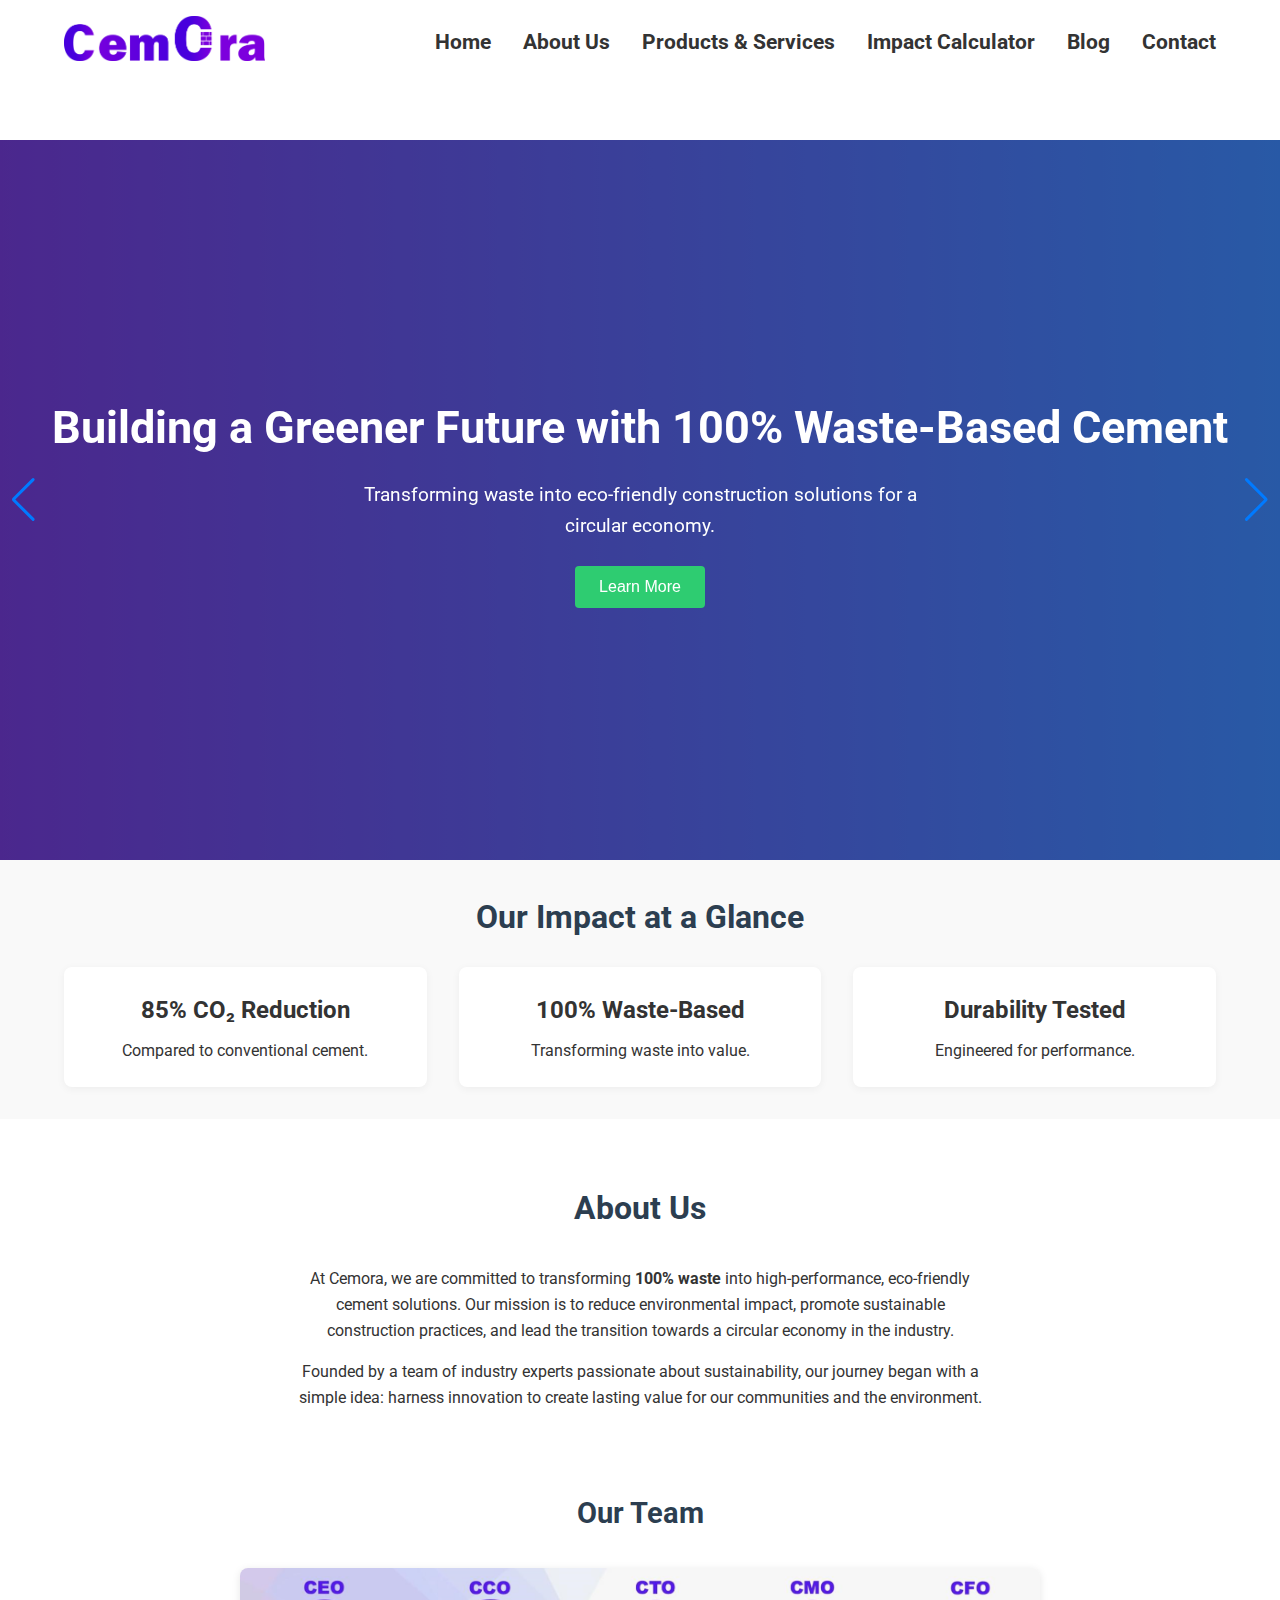
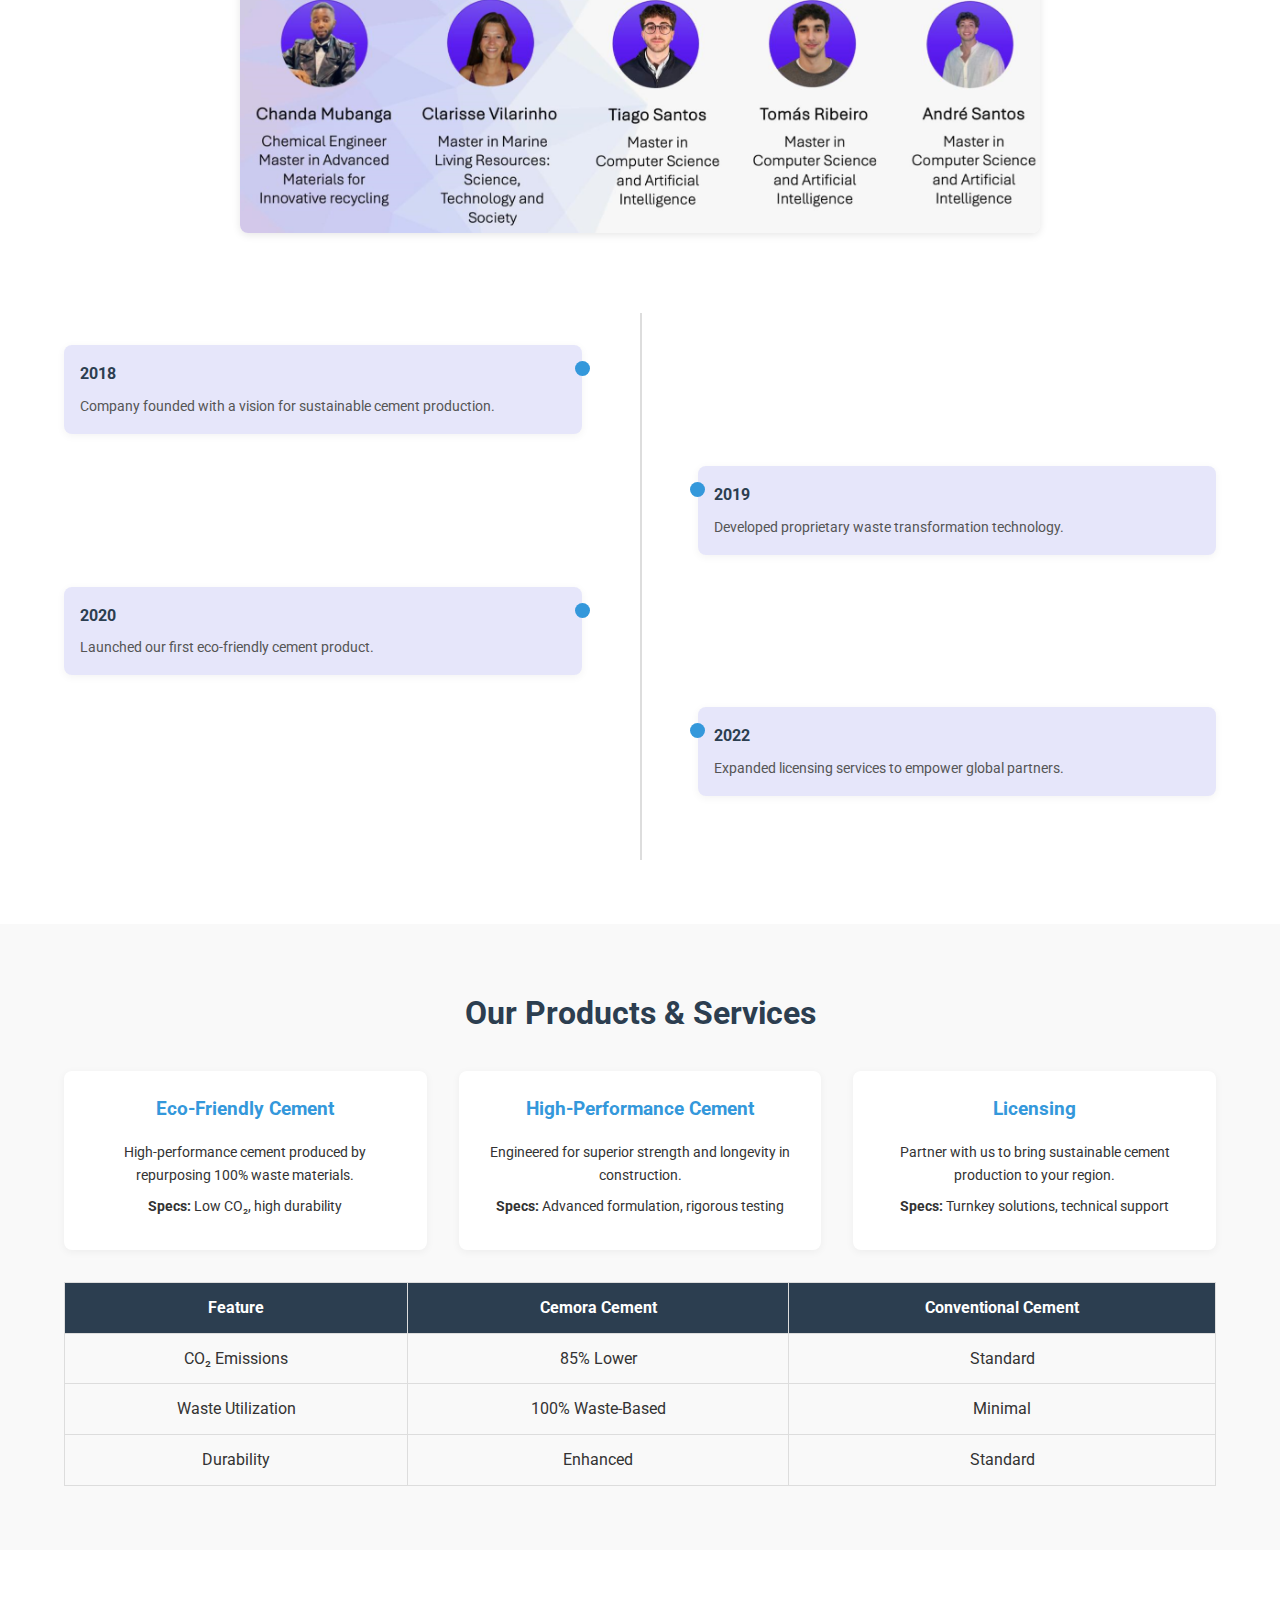
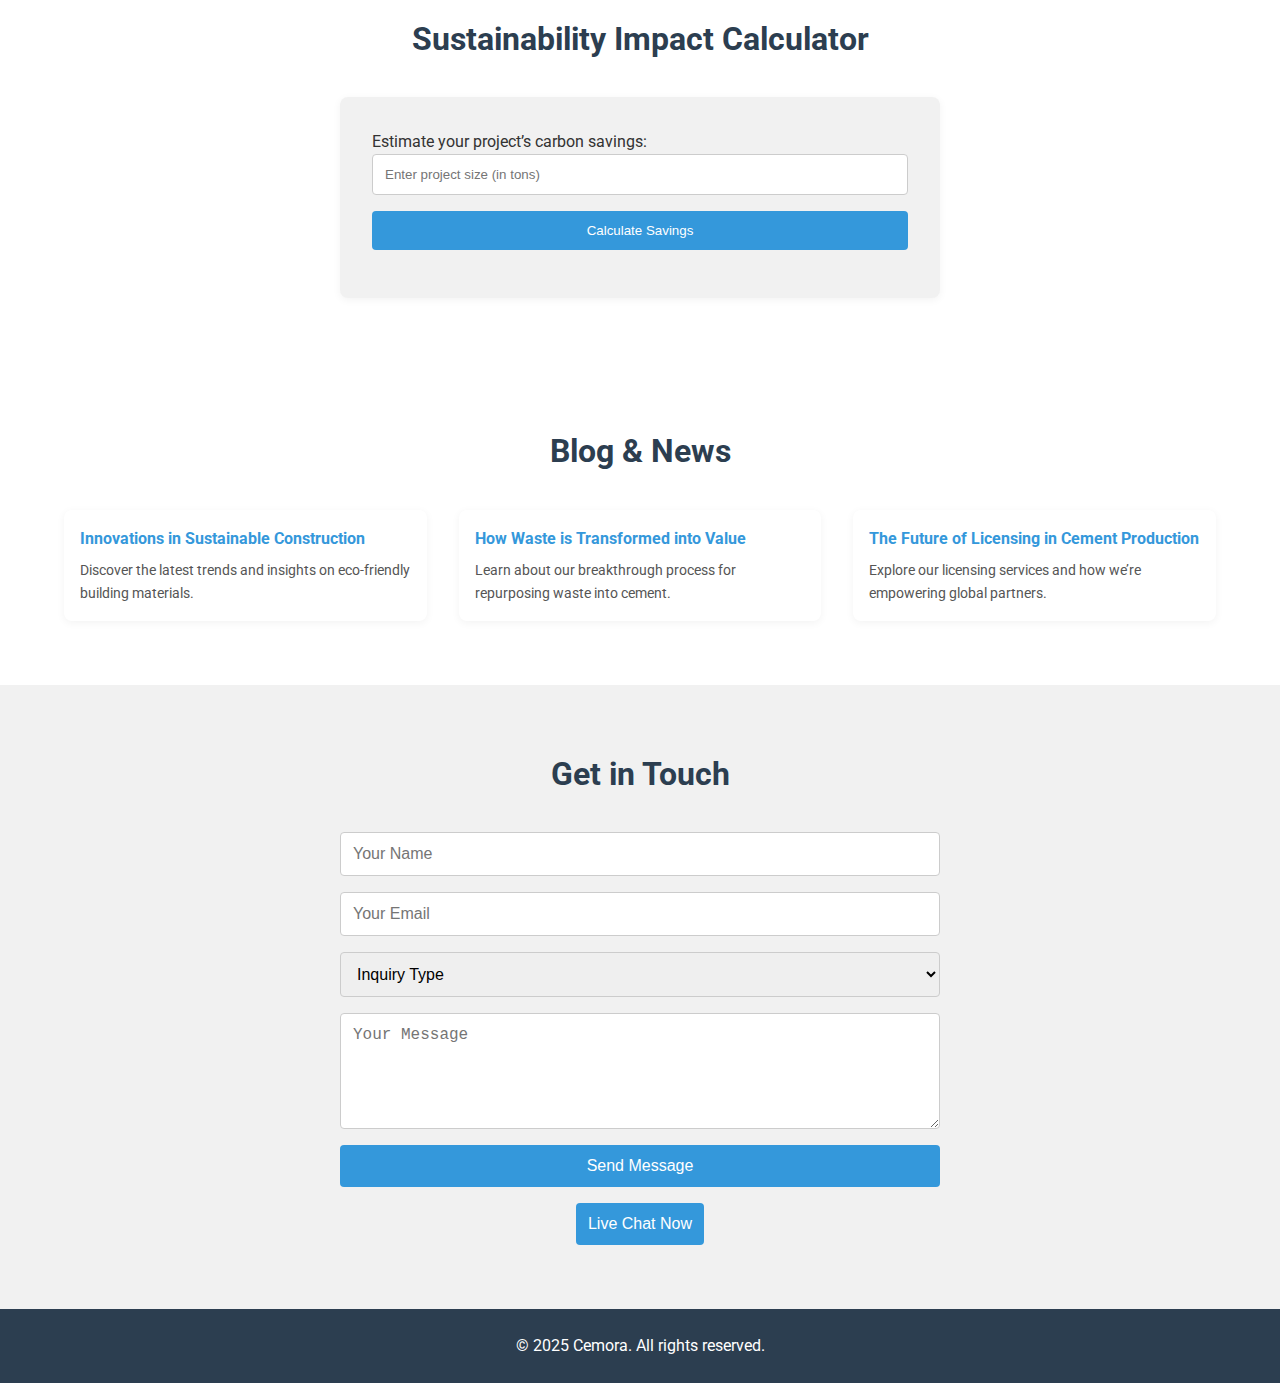
==== index.html @ 5d99faa3 "corrigir erros mobile" ====
<!DOCTYPE html>
<html lang="en">
<head>
    <meta charset="UTF-8" />
    <meta name="viewport" content="width=device-width, initial-scale=1" />
    <title>Cemora - 100% Waste-Based Cement Solutions</title>
    <!-- FontAwesome for icons -->
    <link
            rel="stylesheet"
            href="https://cdnjs.cloudflare.com/ajax/libs/font-awesome/6.4.0/css/all.min.css"
            integrity="sha512-p0CbxX1jZC6ybbnVQpZ8+OmXQ9OX8tDwA+N9odc5w+4gB8f3B0v6ZP5g7tYcLq3Tn42fSZe5IBSeQrQK5yjv8g=="
            crossorigin="anonymous"
            referrerpolicy="no-referrer"
    />
    <!-- SwiperJS CSS -->
    <link
            rel="stylesheet"
            href="https://unpkg.com/swiper/swiper-bundle.min.css"
    />
    <!-- Google Fonts -->
    <link
            href="https://fonts.googleapis.com/css2?family=Roboto:wght@400;700&display=swap"
            rel="stylesheet"
    />
    <link rel="stylesheet" href="index.css">

</head>
<body>
<!-- Header & Navigation -->
<header>
    <div class="container">
        <nav>
            <!-- Replace with your actual logo file path -->
            <div class="logo">
                <a href="#hero"><img src="src/assets/cemora_logo2.png" alt="Cemora Logo"></a>
            </div>
            <div class="menu-toggle" id="mobile-menu">
                <span></span>
                <span></span>
                <span></span>
            </div>
            <ul class="nav-links" id="nav-links">
                <li><a href="#hero">Home</a></li>
                <li><a href="#about">About Us</a></li>
                <li><a href="#products-services">Products &amp; Services</a></li>
                <li><a href="#impact-calculator">Impact Calculator</a></li>
                <li><a href="#blog">Blog</a></li>
                <li><a href="#contact">Contact</a></li>
            </ul>
        </nav>
    </div>
</header>

<!-- Hero Section with Swiper Carousel -->
<section id="hero">
    <div class="swiper-container">
        <div class="swiper-wrapper">
            <div class="swiper-slide" data-bg="src/assets/swipper1.png">
                <div class="slide-overlay">
                    <h1>Building a Greener Future with 100% Waste-Based Cement</h1>
                    <p>Transforming waste into eco‑friendly construction solutions for a circular economy.</p>
                    <button class="cta-btn" onclick="document.getElementById('about').scrollIntoView({ behavior: 'smooth' });">
                        Learn More
                    </button>
                </div>
            </div>
            <div class="swiper-slide" data-bg="src/assets/2.png">
                <div class="slide-overlay">
                    <h1>Innovative Waste Transformation</h1>
                    <p>Reducing environmental impact by repurposing 100% waste into high‑performance cement.</p>
                    <button class="cta-btn" onclick="document.getElementById('products-services').scrollIntoView({ behavior: 'smooth' });">
                        Our Products
                    </button>
                </div>
            </div>
            <div class="swiper-slide" data-bg="src/assets/3.jpg">
                <div class="slide-overlay">
                    <h1>Sustainable Construction Solutions</h1>
                    <p>Driving the transition towards a circular economy in the cement industry.</p>
                    <button class="cta-btn" onclick="document.getElementById('contact').scrollIntoView({ behavior: 'smooth' });">
                        Contact Us
                    </button>
                </div>
            </div>
        </div>
        <div class="swiper-pagination"></div>
        <div class="swiper-button-next"></div>
        <div class="swiper-button-prev"></div>
    </div>
</section>

<!-- Quick Facts Section -->
<section id="quick-facts">
    <div class="container">
        <h2>Our Impact at a Glance</h2>
        <div class="facts-grid">
            <div class="fact-item">
                <i class="fas fa-leaf"></i>
                <h3>85% CO₂ Reduction</h3>
                <p>Compared to conventional cement.</p>
            </div>
            <div class="fact-item">
                <i class="fas fa-recycle"></i>
                <h3>100% Waste-Based</h3>
                <p>Transforming waste into value.</p>
            </div>
            <div class="fact-item">
                <i class="fas fa-shield-alt"></i>
                <h3>Durability Tested</h3>
                <p>Engineered for performance.</p>
            </div>
        </div>
    </div>
</section>

<!-- About Us Section -->
<section id="about">
    <div class="container">
        <h2 class="section-title">About Us</h2>
        <div class="about-text">
            <p>
                At Cemora, we are committed to transforming <strong>100% waste</strong> into high‑performance, eco‑friendly cement solutions.
                Our mission is to reduce environmental impact, promote sustainable construction practices, and lead the transition towards a circular economy in the industry.
            </p>
            <p>
                Founded by a team of industry experts passionate about sustainability, our journey began with a simple idea: harness innovation to create lasting value for our communities and the environment.
            </p>
        </div>

        <!-- Our Team Section -->
        <div id="our-team">
            <h3>Our Team</h3>
            <!-- Replace with your actual team image -->
            <div class="team-photo">
                <img src="src/assets/cemora_team.png" alt="Cemora Team" />
            </div>
            <!-- Optionally list team roles below the image, if desired -->
            <!--
            <p style="margin-top:1rem;">
              CEO: Chanda Mubanga<br />
              CFO: Tiago Santos<br />
              CTO: André Santos<br />
              CCO: Clarisse Vilarinho<br />
              CMO: Tomas Ribeiro
              ...
            </p>
            -->
        </div>

        <!-- Sustainability Timeline -->
        <div class="timeline">
            <div class="timeline-item">
                <h4>2018</h4>
                <p>Company founded with a vision for sustainable cement production.</p>
            </div>
            <div class="timeline-item">
                <h4>2019</h4>
                <p>Developed proprietary waste transformation technology.</p>
            </div>
            <div class="timeline-item">
                <h4>2020</h4>
                <p>Launched our first eco‑friendly cement product.</p>
            </div>
            <div class="timeline-item">
                <h4>2022</h4>
                <p>Expanded licensing services to empower global partners.</p>
            </div>
        </div>
    </div>
</section>

<!-- Products & Services Section -->
<section id="products-services">
    <div class="container">
        <h2 class="section-title">Our Products &amp; Services</h2>
        <div class="products-grid">
            <!-- Product Card 1 -->
            <div class="product-card">
                <h3>Eco‑Friendly Cement</h3>
                <p>High‑performance cement produced by repurposing 100% waste materials.</p>
                <p><strong>Specs:</strong> Low CO₂, high durability</p>
            </div>
            <!-- Product Card 2 -->
            <div class="product-card">
                <h3>High‑Performance Cement</h3>
                <p>Engineered for superior strength and longevity in construction.</p>
                <p><strong>Specs:</strong> Advanced formulation, rigorous testing</p>
            </div>
            <!-- Product Card 3: Licensing -->
            <div class="product-card">
                <h3>Licensing</h3>
                <p>Partner with us to bring sustainable cement production to your region.</p>
                <p><strong>Specs:</strong> Turnkey solutions, technical support</p>
            </div>
        </div>
        <!-- Comparison Chart -->
        <div class="comparison-chart">
            <table>
                <thead>
                <tr>
                    <th>Feature</th>
                    <th>Cemora Cement</th>
                    <th>Conventional Cement</th>
                </tr>
                </thead>
                <tbody>
                <tr>
                    <td>CO₂ Emissions</td>
                    <td>85% Lower</td>
                    <td>Standard</td>
                </tr>
                <tr>
                    <td>Waste Utilization</td>
                    <td>100% Waste-Based</td>
                    <td>Minimal</td>
                </tr>
                <tr>
                    <td>Durability</td>
                    <td>Enhanced</td>
                    <td>Standard</td>
                </tr>
                </tbody>
            </table>
        </div>
    </div>
</section>

<!-- Sustainability Impact Calculator -->
<section id="impact-calculator">
    <div class="container">
        <h2 class="section-title">Sustainability Impact Calculator</h2>
        <div class="calculator-container">
            <p>Estimate your project’s carbon savings:</p>
            <input type="number" id="projectSize" placeholder="Enter project size (in tons)" />
            <button onclick="calculateImpact()">Calculate Savings</button>
            <div class="calc-result" id="calcResult"></div>
        </div>
    </div>
</section>

<!-- Blog & News Section -->
<section id="blog">
    <div class="container">
        <h2 class="section-title">Blog &amp; News</h2>
        <div class="blog-grid">
            <div class="blog-post">
                <div class="blog-post-content">
                    <h4>Innovations in Sustainable Construction</h4>
                    <p>Discover the latest trends and insights on eco‑friendly building materials.</p>
                </div>
            </div>
            <div class="blog-post">
                <div class="blog-post-content">
                    <h4>How Waste is Transformed into Value</h4>
                    <p>Learn about our breakthrough process for repurposing waste into cement.</p>
                </div>
            </div>
            <div class="blog-post">
                <div class="blog-post-content">
                    <h4>The Future of Licensing in Cement Production</h4>
                    <p>Explore our licensing services and how we’re empowering global partners.</p>
                </div>
            </div>
        </div>
    </div>
</section>

<!-- Contact Section -->
<section id="contact">
    <div class="container">
        <h2 class="section-title">Get in Touch</h2>
        <form action="#" method="post">
            <input type="text" name="name" placeholder="Your Name" required />
            <input type="email" name="email" placeholder="Your Email" required />
            <select name="inquiry" required>
                <option value="" disabled selected>Inquiry Type</option>
                <option value="bulk">Bulk Orders</option>
                <option value="partnerships">Partnerships</option>
                <option value="general">General Inquiries</option>
                <option value="licensing">Licensing</option>
            </select>
            <textarea name="message" rows="5" placeholder="Your Message" required></textarea>
            <button type="submit">Send Message</button>
        </form>
        <div class="live-chat">
            <button onclick="alert('Live Chat coming soon!')">Live Chat Now</button>
        </div>
        <!-- Interactive Map (Replace src with your location or API key if needed) -->
    </div>
</section>

<!-- Footer -->
<footer>
    <p>&copy; 2025 Cemora. All rights reserved.</p>
</footer>

<!-- Scripts -->
<!-- SwiperJS -->
<script src="https://unpkg.com/swiper/swiper-bundle.min.js"></script>
<script>
    /*Mobile Navigation Toggle*/
    const mobileMenu = document.getElementById('mobile-menu');
    const navLinks = document.getElementById('nav-links');
    mobileMenu.addEventListener('click', () => {
      navLinks.classList.toggle('active');
    });

    /* Initialize Swiper Carousel*/
    var swiper = new Swiper('.swiper-container', {
      loop: true,
      autoplay: {
        delay: 5000,
        disableOnInteraction: false,
      },
      pagination: {
        el: '.swiper-pagination',
        clickable: true,
      },
      navigation: {
        nextEl: '.swiper-button-next',
        prevEl: '.swiper-button-prev',
      },
    });

    /*Sustainability Impact Calculator Function*/
    function calculateImpact() {
      const size = document.getElementById('projectSize').value;
      const resultEl = document.getElementById('calcResult');
      if(size && size > 0) {
        // For demonstration: assume each ton saves 150 kg of CO₂.
        const savings = size * 150;
        resultEl.textContent = `Estimated Carbon Savings: ${savings.toLocaleString()} kg CO₂`;
      } else {
        resultEl.textContent = 'Please enter a valid project size.';
      }
    }

    // Selecionar o menu-toggle e os links
    const menuToggle = document.querySelector('.menu-toggle');
    const navLinks = document.querySelector('.nav-links');

    // Alternar visibilidade do menu ao clicar no hambúrguer
    menuToggle.addEventListener('click', () => {
    navLinks.classList.toggle('active');
    });

  // Fechar o menu ao clicar num link
  document.querySelectorAll('.nav-links a').forEach(link => {
    link.addEventListener('click', () => {
      navLinks.classList.remove('active');
    });
  });

  </script>
</body>
</html>
---- index.css ----
/* Global Styles */
    * {
      margin: 0;
      padding: 0;
      box-sizing: border-box;
    }
    body {
        font-family: 'Roboto', sans-serif;
        line-height: 1.6;
        color: #333;
        padding-top: 70px; /* Igual à altura do header */
    }
    a {
      text-decoration: none;
      color: inherit;
    }
    ul {
      list-style: none;
    }
    .container {
      width: 90%;
      max-width: 1200px;
      margin: auto;
    }
    /* Header & Navigation */
    header {
       background: #fff;
       position: fixed;
       top: 0;
       left: 0;
       width: 100%;
       z-index: 1000;
    }
    nav {
      display: flex;
      justify-content: space-between;
      align-items: center;
      padding: 1rem 0;
    }
    /* Replace text logo with image logo */
    .logo img {
      height: 45px; /* Adjust as needed */
    }
    .nav-links {
      display: flex;
      align-items: center;
    }
    .nav-links li {
      margin-left: 2rem;
    }
    .nav-links li a {
      font-size: 1.3rem;
      font-weight: bold; /* Adiciona negrito */
      transition: color 0.3s ease;
    }
    .nav-links li a:hover {
      color: #3498db;
    }
    .menu-toggle {
      display: none;
      flex-direction: column;
      cursor: pointer;
    }
    .menu-toggle span {
      height: 3px;
      width: 25px;
      background: #333;
      margin-bottom: 4px;
      border-radius: 2px;
    }
    /* Hero Section with Carousel */
    #hero {
      margin-top: 70px; /* offset header height */
      position: relative;
    }
    .swiper-container {
      width: 100%;
      height: 80vh;
      background: linear-gradient(to right, #6a11cb, #2575fc); /* Roxo azulado soft */
    }
    .swiper-slide {
      position: relative;
      background-position: center;
      background-size: cover;
    }
    .slide-overlay {
      position: absolute;
      top: 0;
      left: 0;
      width: 100%;
      height: 100%;
      background: rgba(44, 62, 80, 0.5);
      display: flex;
      flex-direction: column;
      align-items: center;
      justify-content: center;
      text-align: center;
      padding: 0 1rem;
      color: #fff;
    }
    .slide-overlay h1 {
      font-size: 2.8rem;
      margin-bottom: 1rem;
    }
    .slide-overlay p {
      font-size: 1.2rem;
      max-width: 600px;
      margin-bottom: 1.5rem;
    }
    .slide-overlay .cta-btn {
      padding: 0.75rem 1.5rem;
      background: #2ecc71;
      border: none;
      color: #fff;
      font-size: 1rem;
      border-radius: 4px;
      cursor: pointer;
      transition: background 0.3s ease;
    }
    .slide-overlay .cta-btn:hover {
      background: #27ae60;
    }
    /* Quick Facts Section */
    #quick-facts {
      background: #f9f9f9;
      padding: 2rem 0;
      text-align: center;
    }
    #quick-facts h2 {
      margin-bottom: 1.5rem;
      font-size: 2rem;
      color: #2c3e50;
    }
    .facts-grid {
      display: flex;
      flex-wrap: wrap;
      justify-content: center;
      gap: 2rem;
    }
    .fact-item {
      flex: 1 1 150px;
      background: #fff;
      padding: 1.5rem;
      border-radius: 8px;
      box-shadow: 0 2px 8px rgba(0,0,0,0.05);
    }
    .fact-item i {
      font-size: 2rem;
      color: #3498db;
      margin-bottom: 0.5rem;
    }
    .fact-item h3 {
      font-size: 1.5rem;
      margin-bottom: 0.5rem;
    }
    /* About Us Section */
    #about {
      padding: 4rem 0;
    }
    #about .section-title {
      text-align: center;
      margin-bottom: 2rem;
      font-size: 2rem;
      color: #2c3e50;
    }
    .about-text {
      max-width: 700px;
      margin: 0 auto 3rem auto;
      text-align: center;
    }
    .about-text p {
      margin-bottom: 1rem;
    }
    /* Our Team Section */
    #our-team {
      padding: 2rem 0;
      text-align: center;
    }
    #our-team h3 {
      font-size: 1.8rem;
      margin-bottom: 2rem;
      color: #2c3e50;
    }
    .team-photo {
      max-width: 800px;
      margin: 0 auto;
      border-radius: 8px;
      overflow: hidden;
      box-shadow: 0 2px 8px rgba(0,0,0,0.1);
    }
    .team-photo img {
      width: 100%;
      display: block;
    }
    /* Sustainability Timeline */
    .timeline {
      margin-top: 3rem;
      position: relative;
      padding: 2rem 0;
    }
    .timeline::before {
      content: '';
      position: absolute;
      left: 50%;
      top: 0;
      bottom: 0;
      width: 2px;
      background: #ddd;
    }
    .timeline-item {
      position: relative;
      width: 45%;
      padding: 1rem;
      background: #E6E6FA;
      border-radius: 8px;
      box-shadow: 0 2px 8px rgba(0,0,0,0.05);
      margin-bottom: 2rem;
    }
    .timeline-item:nth-child(odd) {
      left: 0;
    }
    .timeline-item:nth-child(even) {
      left: 55%;
    }
    .timeline-item::after {
      content: '';
      position: absolute;
      top: 1rem;
      width: 15px;
      height: 15px;
      background: #3498db;
      border-radius: 50%;
      z-index: 1;
    }
    .timeline-item:nth-child(odd)::after {
      right: -8px;
    }
    .timeline-item:nth-child(even)::after {
      left: -8px;
    }
    .timeline-item h4 {
      margin-bottom: 0.5rem;
      color: #2c3e50;
    }
    .timeline-item p {
      font-size: 0.9rem;
      color: #555;
    }
    /* Products & Services Section */
    #products-services {
      background: #f9f9f9;
      padding: 4rem 0;
    }
    #products-services .section-title {
      text-align: center;
      margin-bottom: 2rem;
      font-size: 2rem;
      color: #2c3e50;
    }
    .products-grid {
      display: flex;
      flex-wrap: wrap;
      gap: 2rem;
      justify-content: center;
    }
    .product-card {
      background: #fff;
      padding: 1.5rem;
      border-radius: 8px;
      box-shadow: 0 2px 8px rgba(0,0,0,0.05);
      flex: 1 1 280px;
      text-align: center;
    }
    .product-card h3 {
      margin-bottom: 1rem;
      color: #3498db;
    }
    .product-card p {
      font-size: 0.9rem;
      margin-bottom: 0.5rem;
    }
    .comparison-chart {
      margin-top: 2rem;
      overflow-x: auto;
    }
    .comparison-chart table {
      width: 100%;
      border-collapse: collapse;
    }
    .comparison-chart th,
    .comparison-chart td {
      border: 1px solid #ddd;
      padding: 0.75rem;
      text-align: center;
    }
    .comparison-chart th {
      background: #2c3e50;
      color: #fff;
    }
    /* Sustainability Impact Calculator */
    #impact-calculator {
      padding: 4rem 0;
    }
    #impact-calculator .section-title {
      text-align: center;
      margin-bottom: 2rem;
      font-size: 2rem;
      color: #2c3e50;
    }
    .calculator-container {
      max-width: 600px;
      margin: auto;
      background: #f1f1f1;
      padding: 2rem;
      border-radius: 8px;
      box-shadow: 0 2px 8px rgba(0,0,0,0.05);
    }
    .calculator-container input {
      width: 100%;
      padding: 0.75rem;
      margin-bottom: 1rem;
      border: 1px solid #ccc;
      border-radius: 4px;
    }
    .calculator-container button {
      width: 100%;
      padding: 0.75rem;
      background: #3498db;
      color: #fff;
      border: none;
      border-radius: 4px;
      cursor: pointer;
      transition: background 0.3s ease;
    }
    .calculator-container button:hover {
      background: #2980b9;
    }
    .calc-result {
      margin-top: 1rem;
      font-size: 1.1rem;
      text-align: center;
      color: #27ae60;
    }
    /* Blog & News Section */
    #blog {
      padding: 4rem 0;
    }
    #blog .section-title {
      text-align: center;
      margin-bottom: 2rem;
      font-size: 2rem;
      color: #2c3e50;
    }
    .blog-grid {
      display: flex;
      flex-wrap: wrap;
      gap: 2rem;
      justify-content: center;
    }
    .blog-post {
      background: #fff;
      border-radius: 8px;
      box-shadow: 0 2px 8px rgba(0,0,0,0.05);
      flex: 1 1 300px;
      overflow: hidden;
    }
    .blog-post img {
      width: 100%;
      height: 180px;
      object-fit: cover;
    }
    .blog-post-content {
      padding: 1rem;
    }
    .blog-post-content h4 {
      margin-bottom: 0.5rem;
      color: #3498db;
    }
    .blog-post-content p {
      font-size: 0.9rem;
      color: #555;
    }
    /* Contact Section */
    #contact {
      background: #f1f1f1;
      padding: 4rem 0;
    }
    #contact .section-title {
      text-align: center;
      margin-bottom: 2rem;
      font-size: 2rem;
      color: #2c3e50;
    }
    #contact form {
      max-width: 600px;
      margin: auto;
      display: flex;
      flex-direction: column;
      gap: 1rem;
    }
    #contact input,
    #contact select,
    #contact textarea {
      padding: 0.75rem;
      border: 1px solid #ccc;
      border-radius: 4px;
      font-size: 1rem;
    }
    #contact button {
      padding: 0.75rem;
      border: none;
      background: #3498db;
      color: #fff;
      font-size: 1rem;
      border-radius: 4px;
      cursor: pointer;
      transition: background 0.3s ease;
    }
    #contact button:hover {
      background: #2980b9;
    }
    .live-chat {
      margin-top: 1rem;
      text-align: center;
    }
    .live-chat button {
      background: #e67e22;
    }
    /* Footer */
    footer {
      background: #2c3e50;
      color: #fff;
      text-align: center;
      padding: 1.5rem 0;
    }
    /* Responsive Styles */
    @media (max-width: 768px) {
      .nav-links {
        position: absolute;
        top: 70px;
        right: 0;
        background: #fff;
        flex-direction: column;
        width: 200px;
        border: 1px solid #ddd;
        display: none;
      }
      .nav-links li {
        margin: 1rem;
      }
      .nav-links.active {
        display: flex;
      }
      .menu-toggle {
        display: flex;
      }
      /* Timeline items full width on mobile */
      .timeline-item {
        width: 100%;
        left: 0 !important;
      }

     /* Menu Hambúrguer */
     .menu-toggle {
       display: none;
       flex-direction: column;
       cursor: pointer;
     }
     .menu-toggle span {
       height: 3px;
       width: 25px;
       background: #333;
       margin-bottom: 4px;
       border-radius: 2px;
     }
     @media (max-width: 768px) {
       .nav-links {
         position: absolute;
         top: 70px;
         right: 0;
         background: #fff;
         flex-direction: column;
         width: 100%; /* ou 80% para não sair do ecrã */
         border: 1px solid #ddd;
         display: none;
         padding: 1rem 0;
         box-shadow: 0 4px 6px rgba(0, 0, 0, 0.1);
         z-index: 1001;
       }
       .nav-links li {
         margin: 1rem 0;
         text-align: center;
       }
       .nav-links.active {
         display: flex;
       }
       .menu-toggle {
         display: flex;
       }
     }
     /* Ajustar fontes no mobile */
     @media (max-width: 768px) {
       h1 { font-size: 2rem; }
       h2 { font-size: 1.5rem; }
       p { font-size: 1rem; }
       .container { width: 95%; }
     }
     /* Grid mais flexível no mobile */
     @media (max-width: 768px) {
       .facts-grid,
       .products-grid,
       .blog-grid {
         flex-direction: column;
         gap: 1rem;
       }
       .fact-item,
       .product-card,
       .blog-post {
         width: 100%;
       }
     }
     /* Ajustar timeline para mobile */
     @media (max-width: 768px) {
       .timeline::before {
         left: 5%;
       }
       .timeline-item {
         width: 90%;
         left: 5% !important;
       }
       .timeline-item::after {
         left: -12px !important;
       }
     }


    }
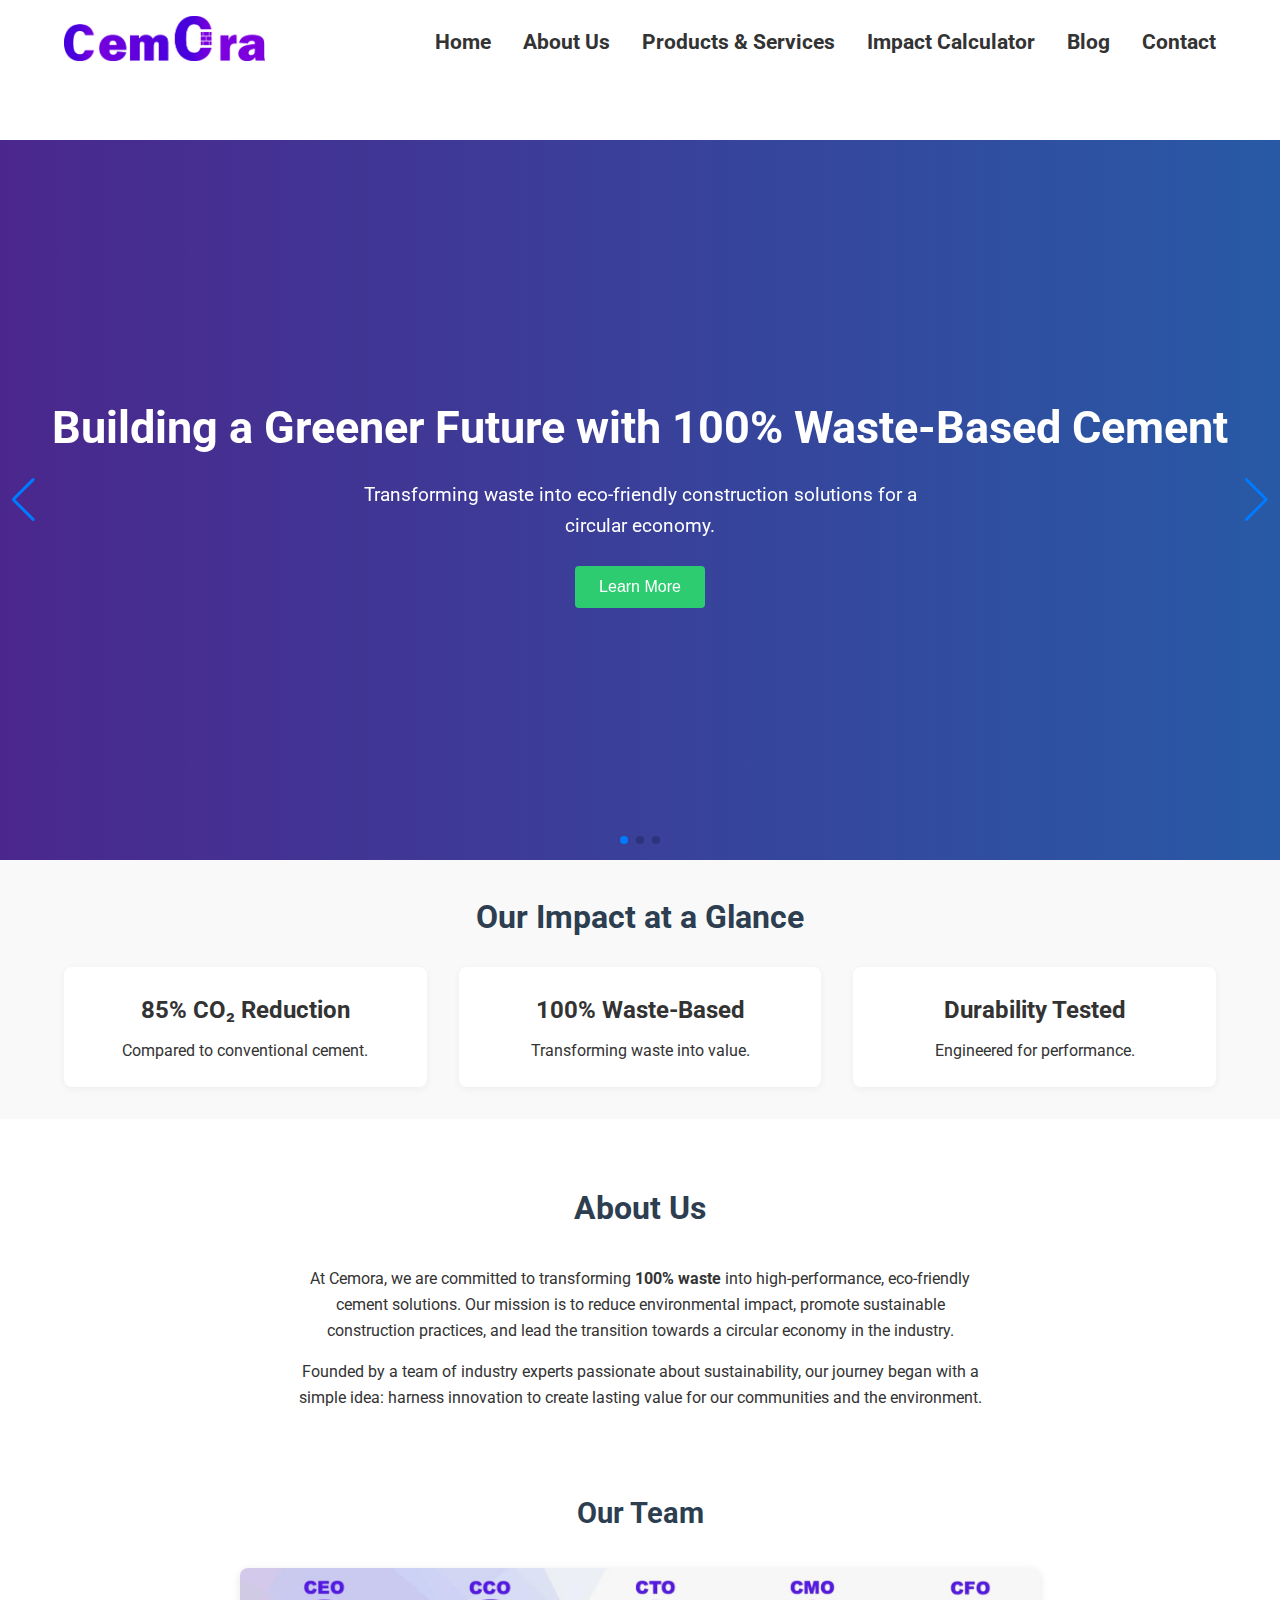
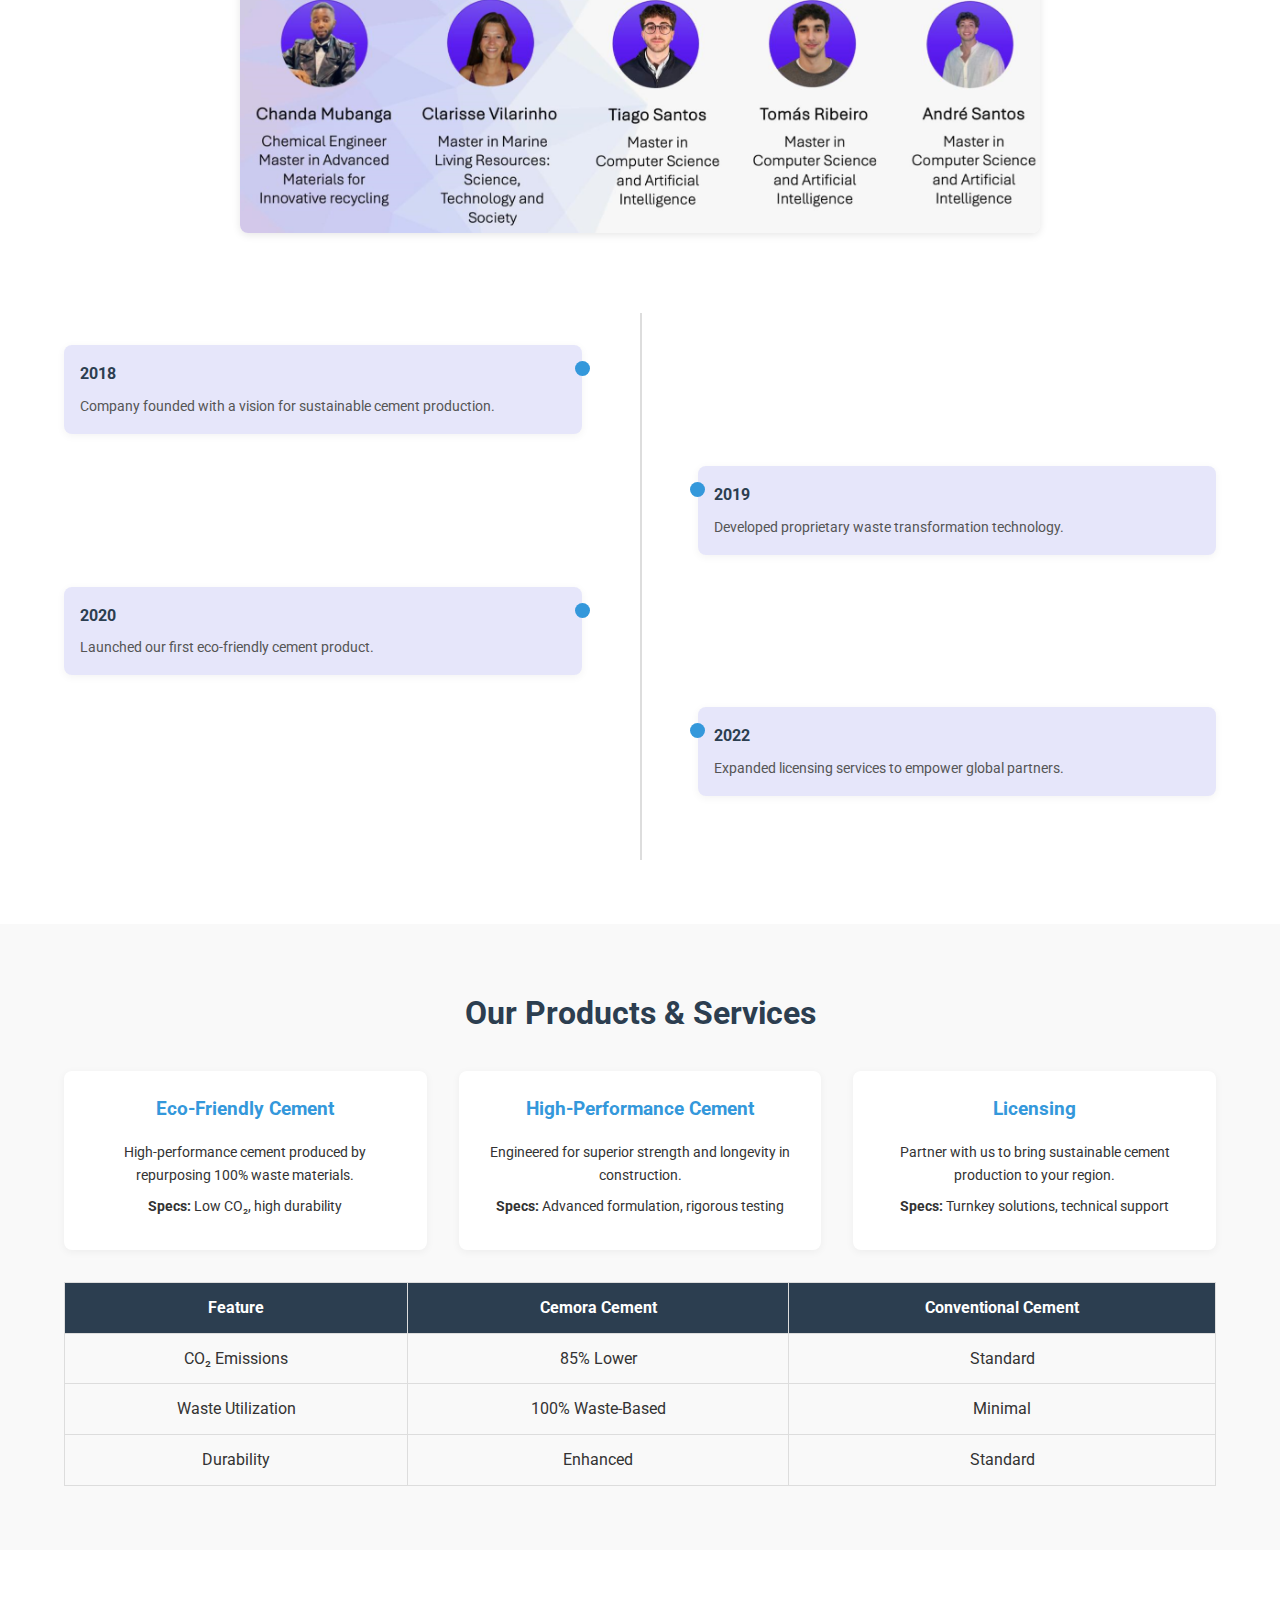
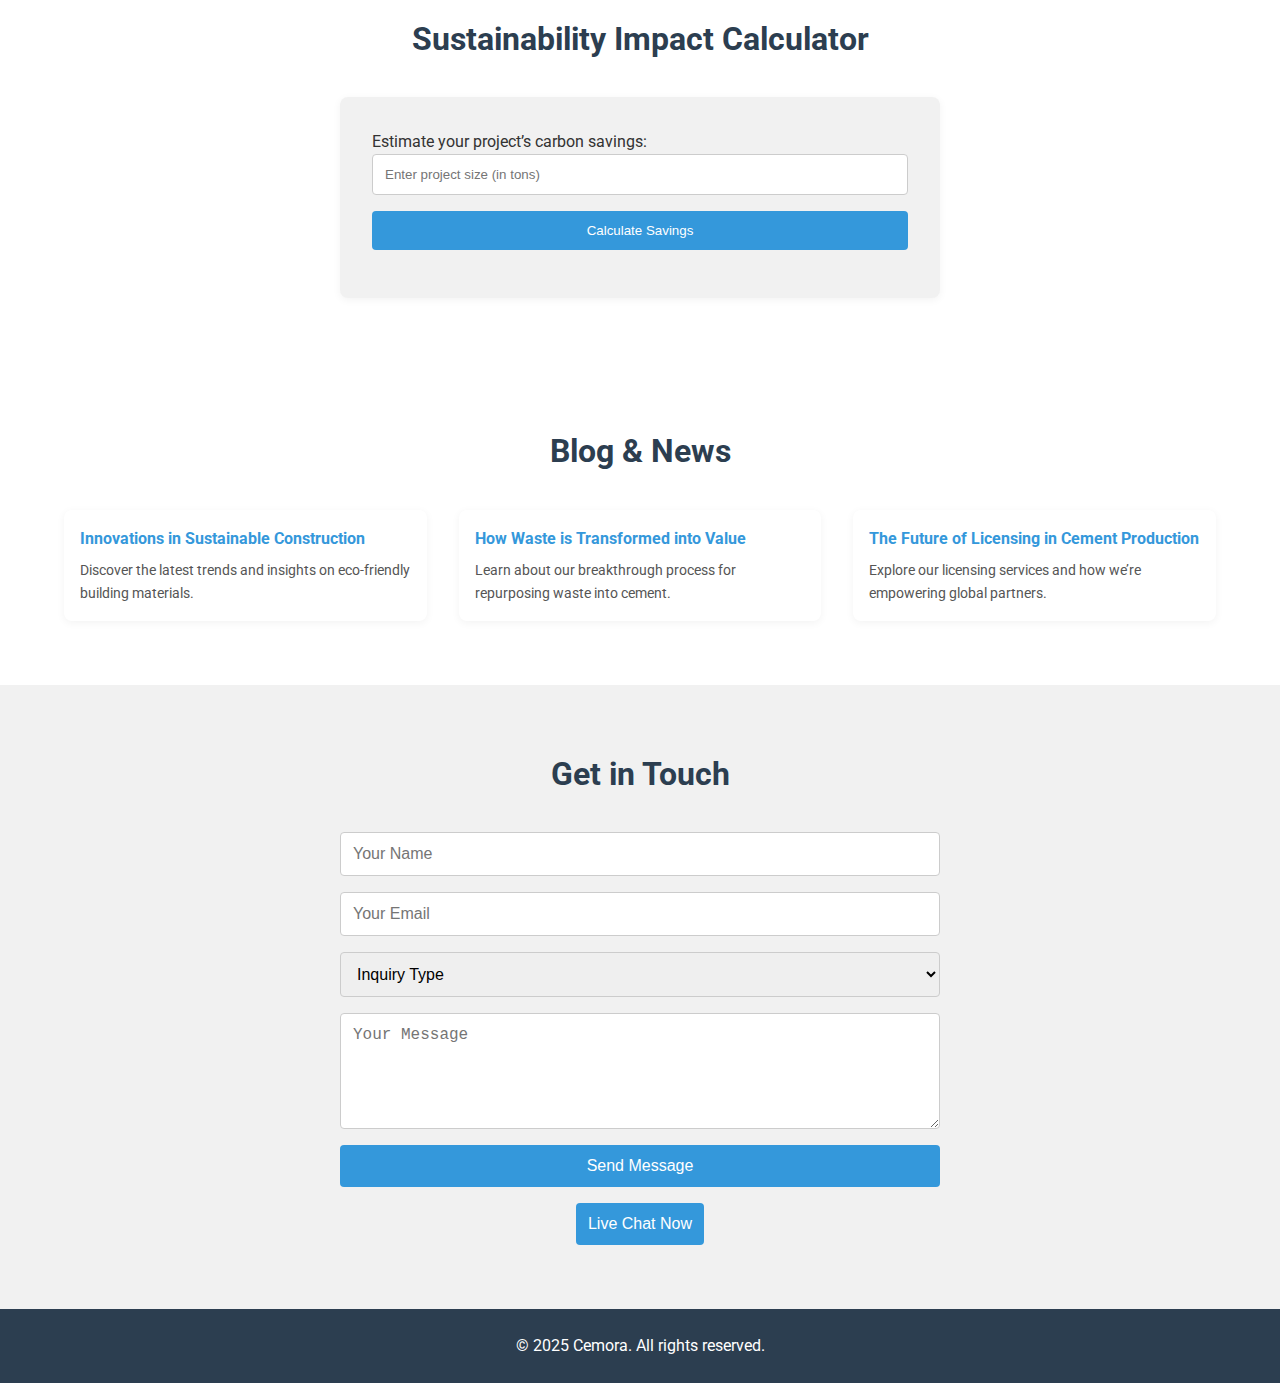
==== commit f35b3cc7: "corrigir erros mobile 2" ====
--- a/index.html
+++ b/index.html
@@ -335,21 +335,7 @@
       }
     }
 
-    // Selecionar o menu-toggle e os links
-    const menuToggle = document.querySelector('.menu-toggle');
-    const navLinks = document.querySelector('.nav-links');
-
-    // Alternar visibilidade do menu ao clicar no hambúrguer
-    menuToggle.addEventListener('click', () => {
-    navLinks.classList.toggle('active');
-    });
-
-  // Fechar o menu ao clicar num link
-  document.querySelectorAll('.nav-links a').forEach(link => {
-    link.addEventListener('click', () => {
-      navLinks.classList.remove('active');
-    });
-  });
+
 
   </script>
 </body>
--- a/index.css
+++ b/index.css
@@ -460,19 +460,6 @@
         left: 0 !important;
       }
 
-     /* Menu Hambúrguer */
-     .menu-toggle {
-       display: none;
-       flex-direction: column;
-       cursor: pointer;
-     }
-     .menu-toggle span {
-       height: 3px;
-       width: 25px;
-       background: #333;
-       margin-bottom: 4px;
-       border-radius: 2px;
-     }
      @media (max-width: 768px) {
        .nav-links {
          position: absolute;
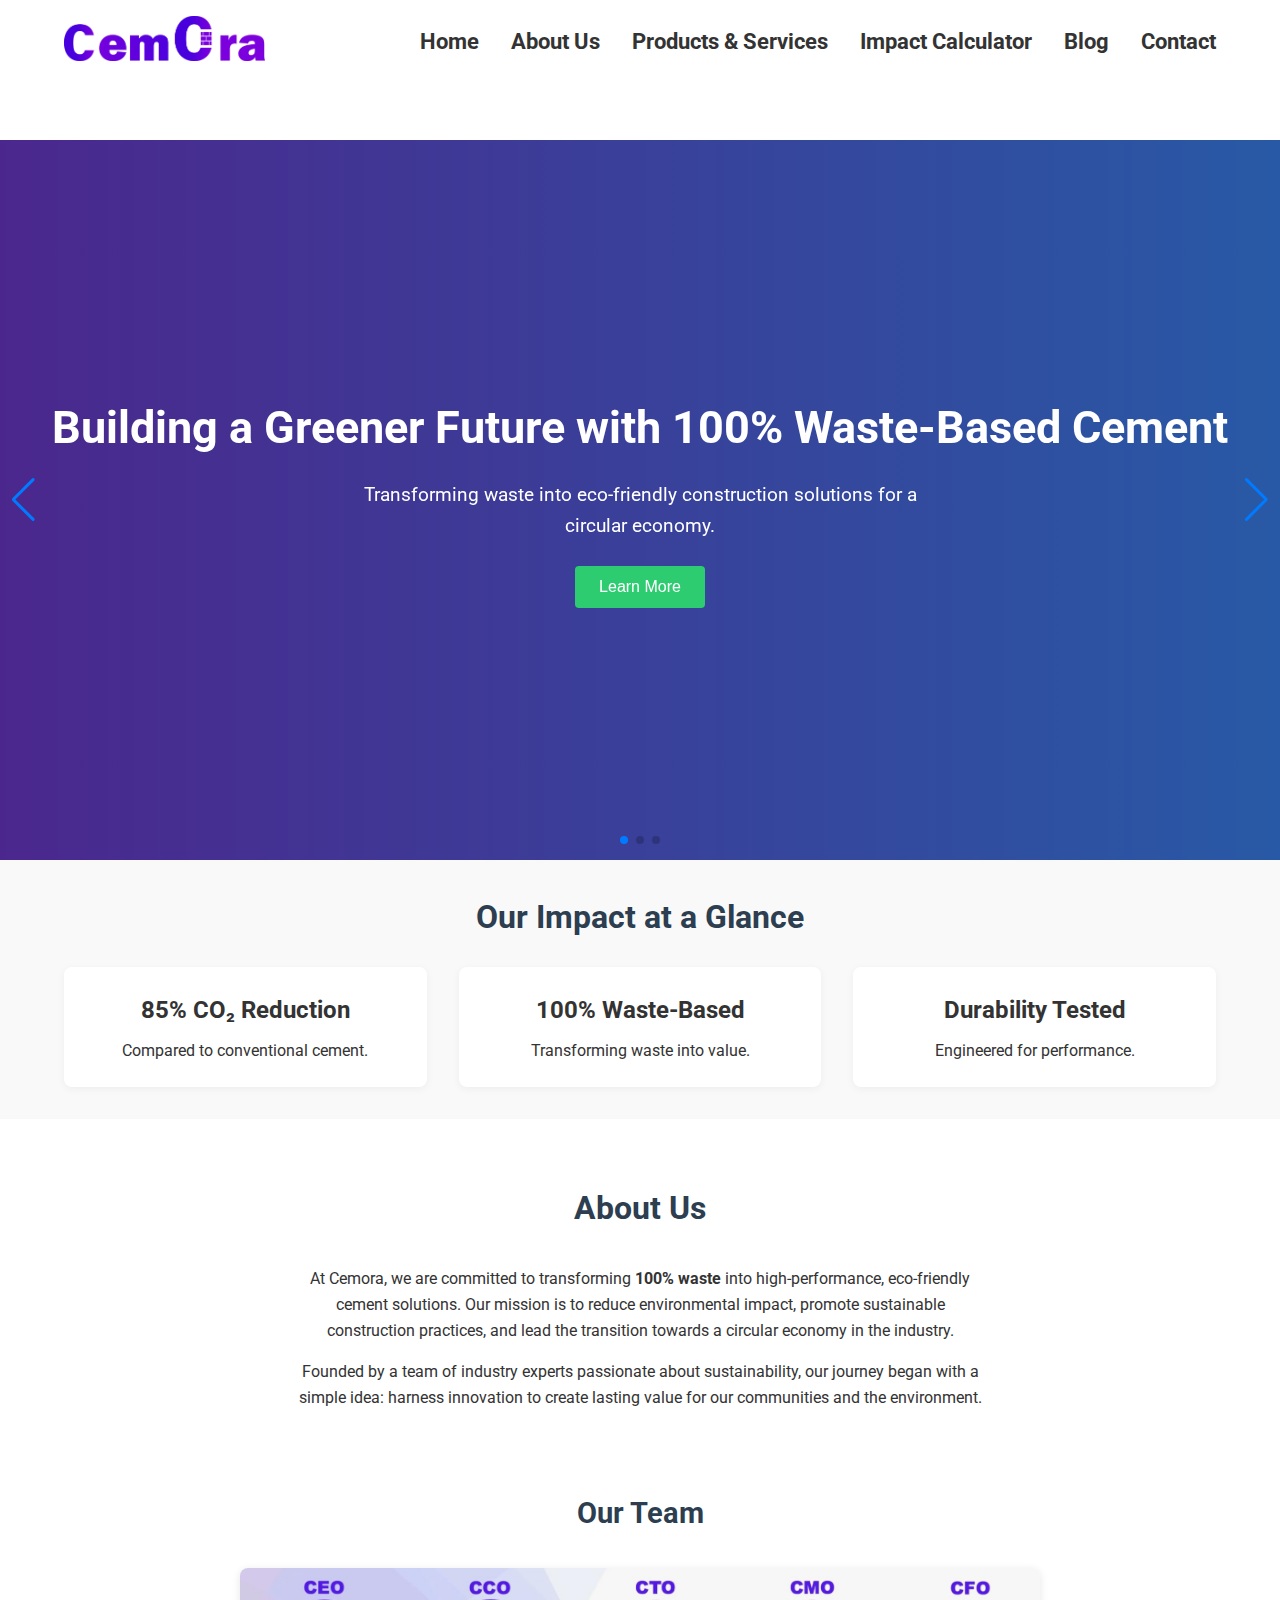
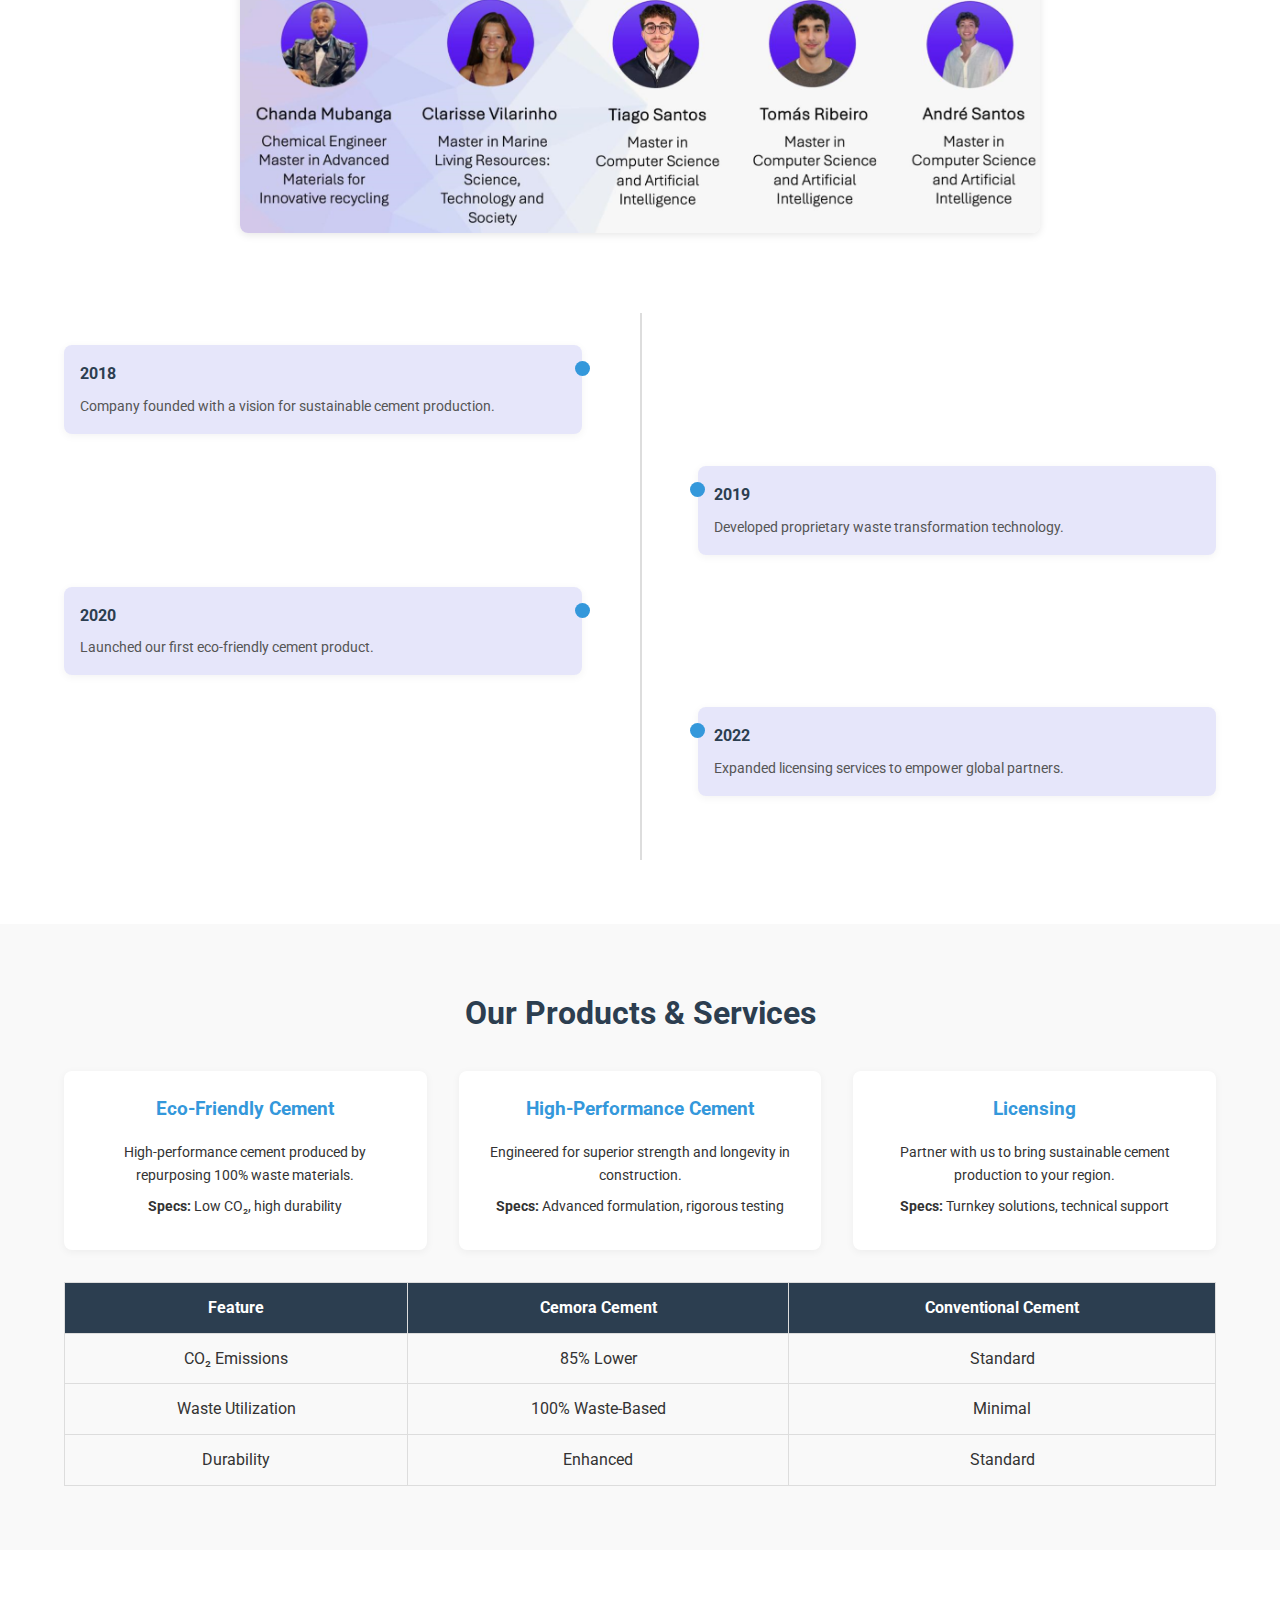
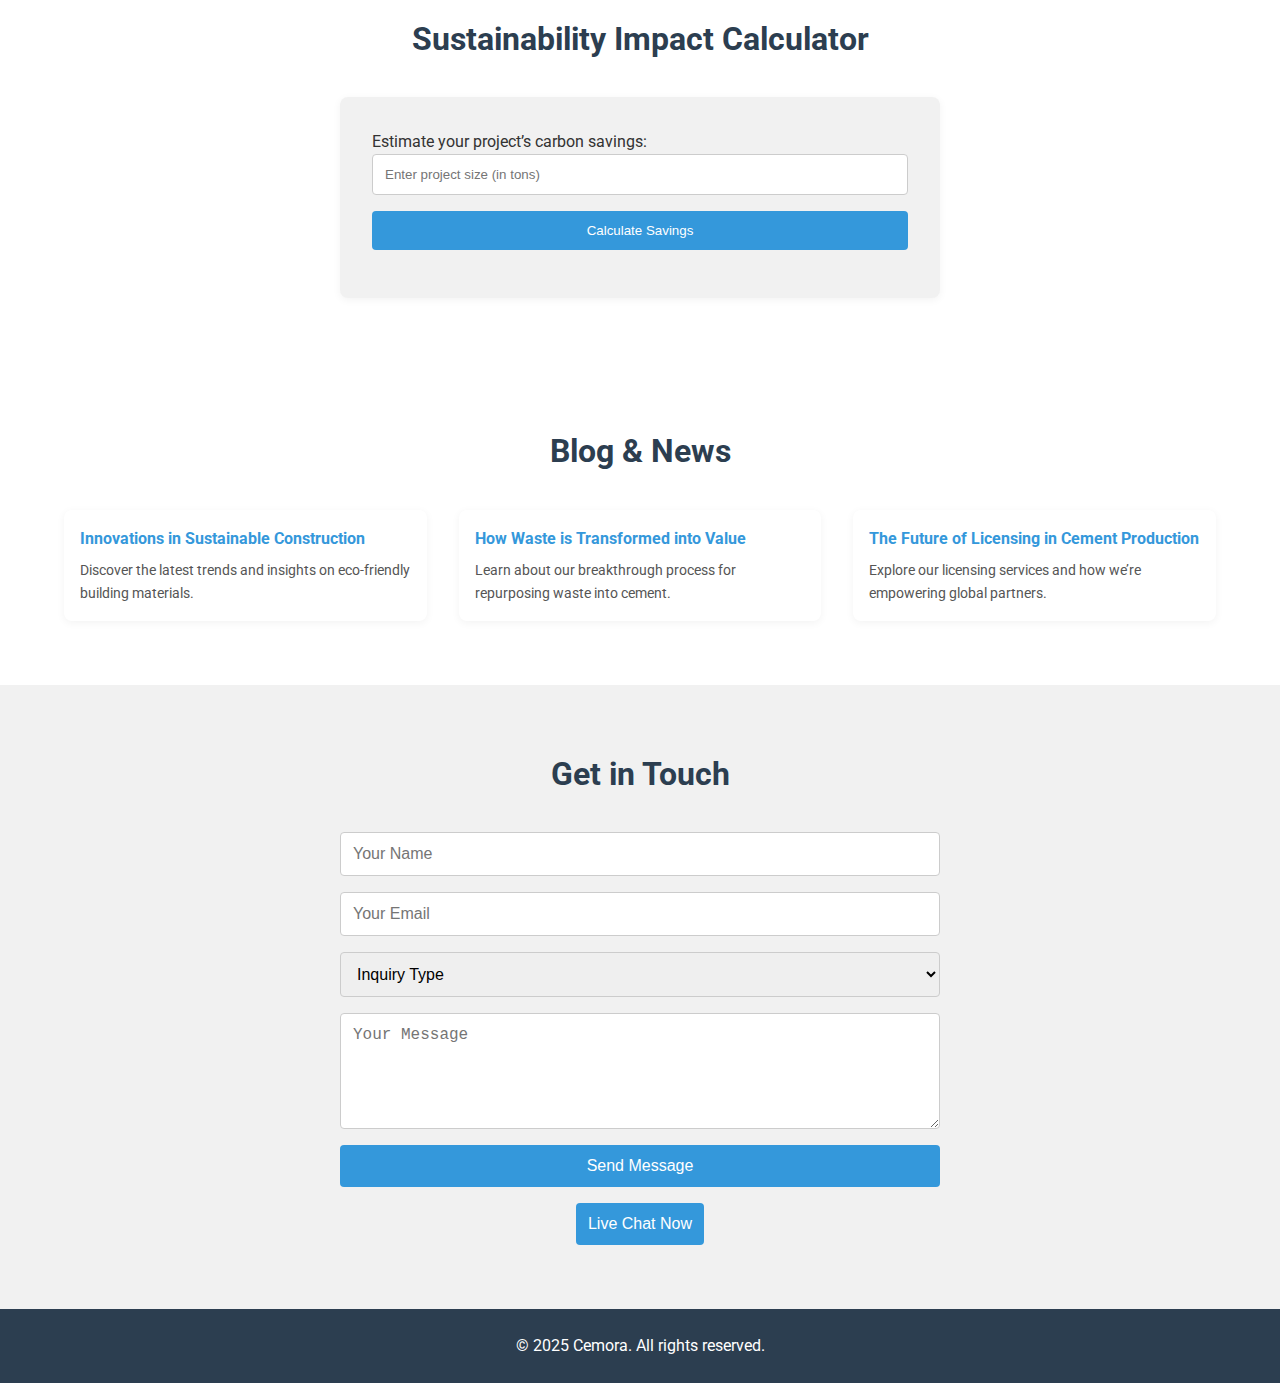
==== commit 9db5aa11: "meter logo" ====
--- a/index.html
+++ b/index.html
@@ -23,6 +23,7 @@
             rel="stylesheet"
     />
     <link rel="stylesheet" href="index.css">
+    <link rel="icon" href="src/assets/cemora_logo.png" type="image/png" />
 
 </head>
 <body>
--- a/index.css
+++ b/index.css
@@ -49,8 +49,8 @@
       margin-left: 2rem;
     }
     .nav-links li a {
-      font-size: 1.3rem;
-      font-weight: bold; /* Adiciona negrito */
+      font-size: 1.4rem;
+      font-weight: bold;
       transition: color 0.3s ease;
     }
     .nav-links li a:hover {
@@ -459,66 +459,4 @@
         width: 100%;
         left: 0 !important;
       }
-
-     @media (max-width: 768px) {
-       .nav-links {
-         position: absolute;
-         top: 70px;
-         right: 0;
-         background: #fff;
-         flex-direction: column;
-         width: 100%; /* ou 80% para não sair do ecrã */
-         border: 1px solid #ddd;
-         display: none;
-         padding: 1rem 0;
-         box-shadow: 0 4px 6px rgba(0, 0, 0, 0.1);
-         z-index: 1001;
-       }
-       .nav-links li {
-         margin: 1rem 0;
-         text-align: center;
-       }
-       .nav-links.active {
-         display: flex;
-       }
-       .menu-toggle {
-         display: flex;
-       }
-     }
-     /* Ajustar fontes no mobile */
-     @media (max-width: 768px) {
-       h1 { font-size: 2rem; }
-       h2 { font-size: 1.5rem; }
-       p { font-size: 1rem; }
-       .container { width: 95%; }
-     }
-     /* Grid mais flexível no mobile */
-     @media (max-width: 768px) {
-       .facts-grid,
-       .products-grid,
-       .blog-grid {
-         flex-direction: column;
-         gap: 1rem;
-       }
-       .fact-item,
-       .product-card,
-       .blog-post {
-         width: 100%;
-       }
-     }
-     /* Ajustar timeline para mobile */
-     @media (max-width: 768px) {
-       .timeline::before {
-         left: 5%;
-       }
-       .timeline-item {
-         width: 90%;
-         left: 5% !important;
-       }
-       .timeline-item::after {
-         left: -12px !important;
-       }
-     }
-
-
     }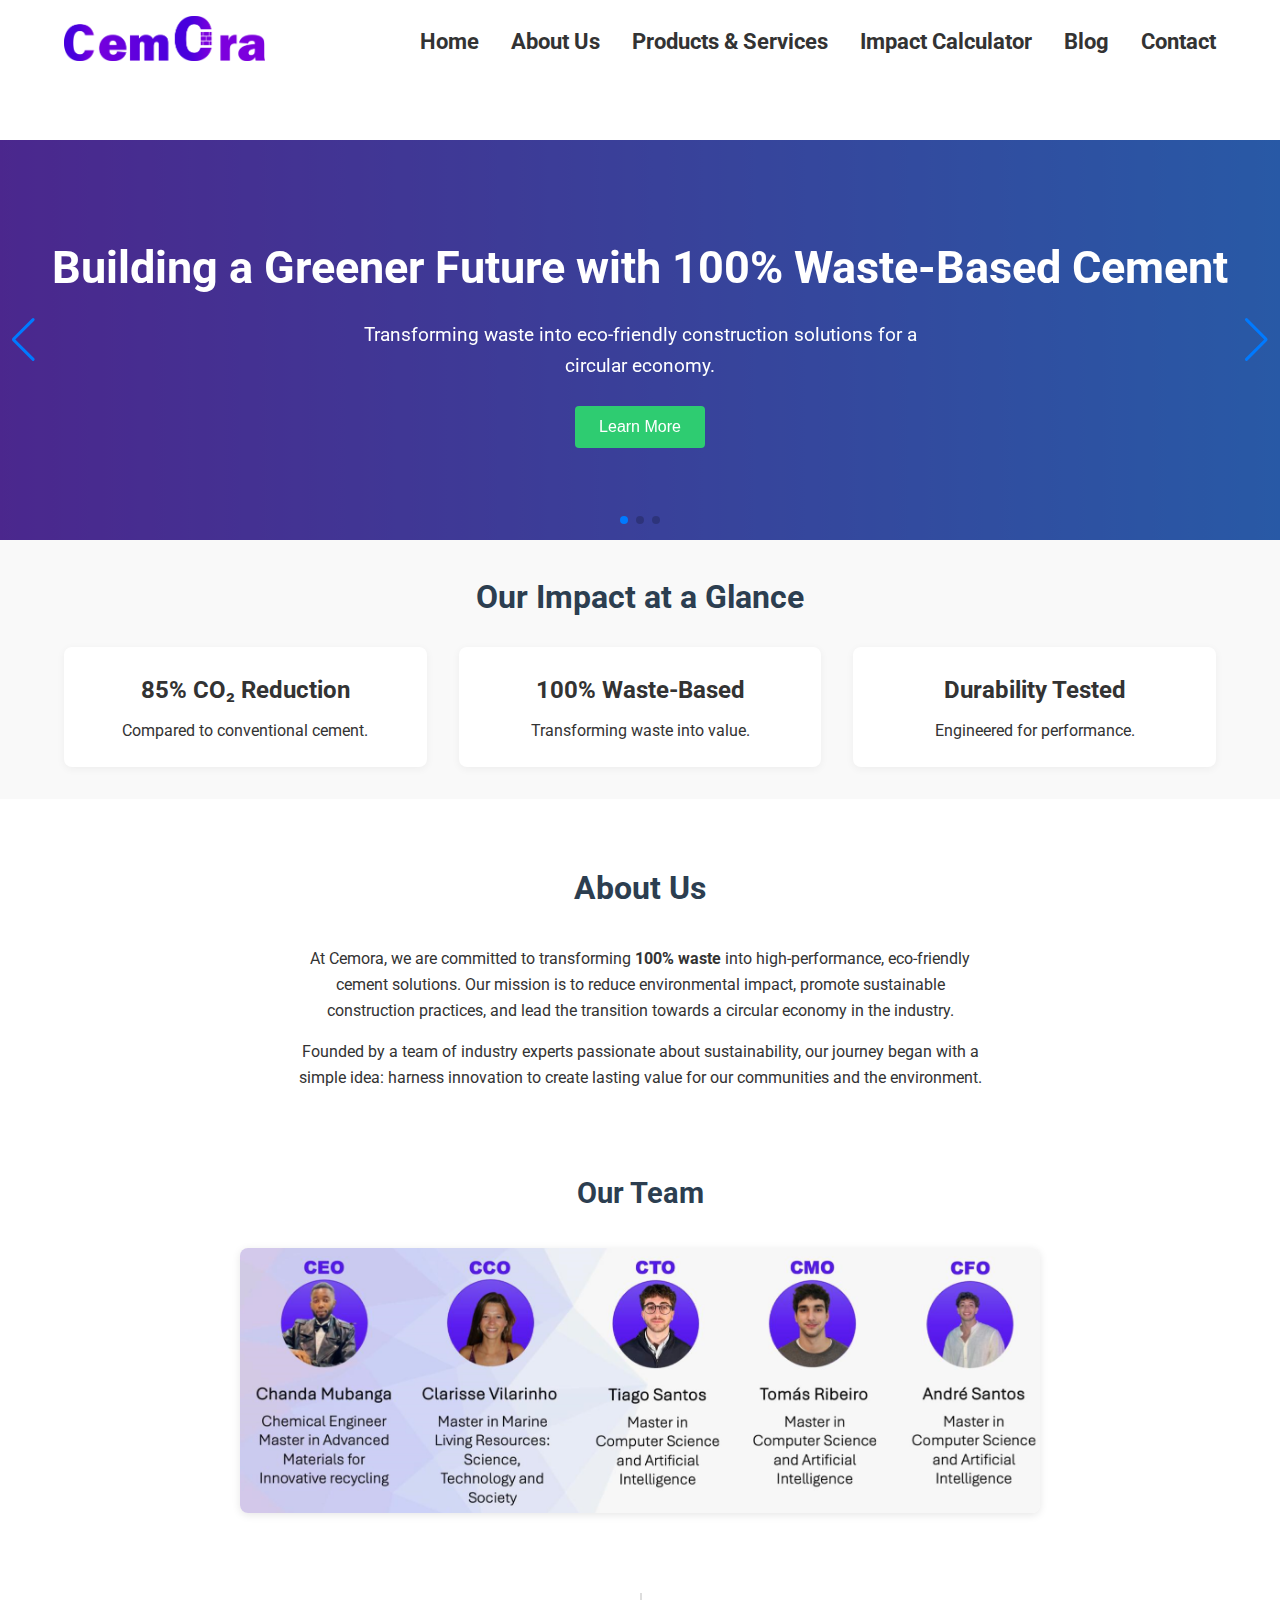
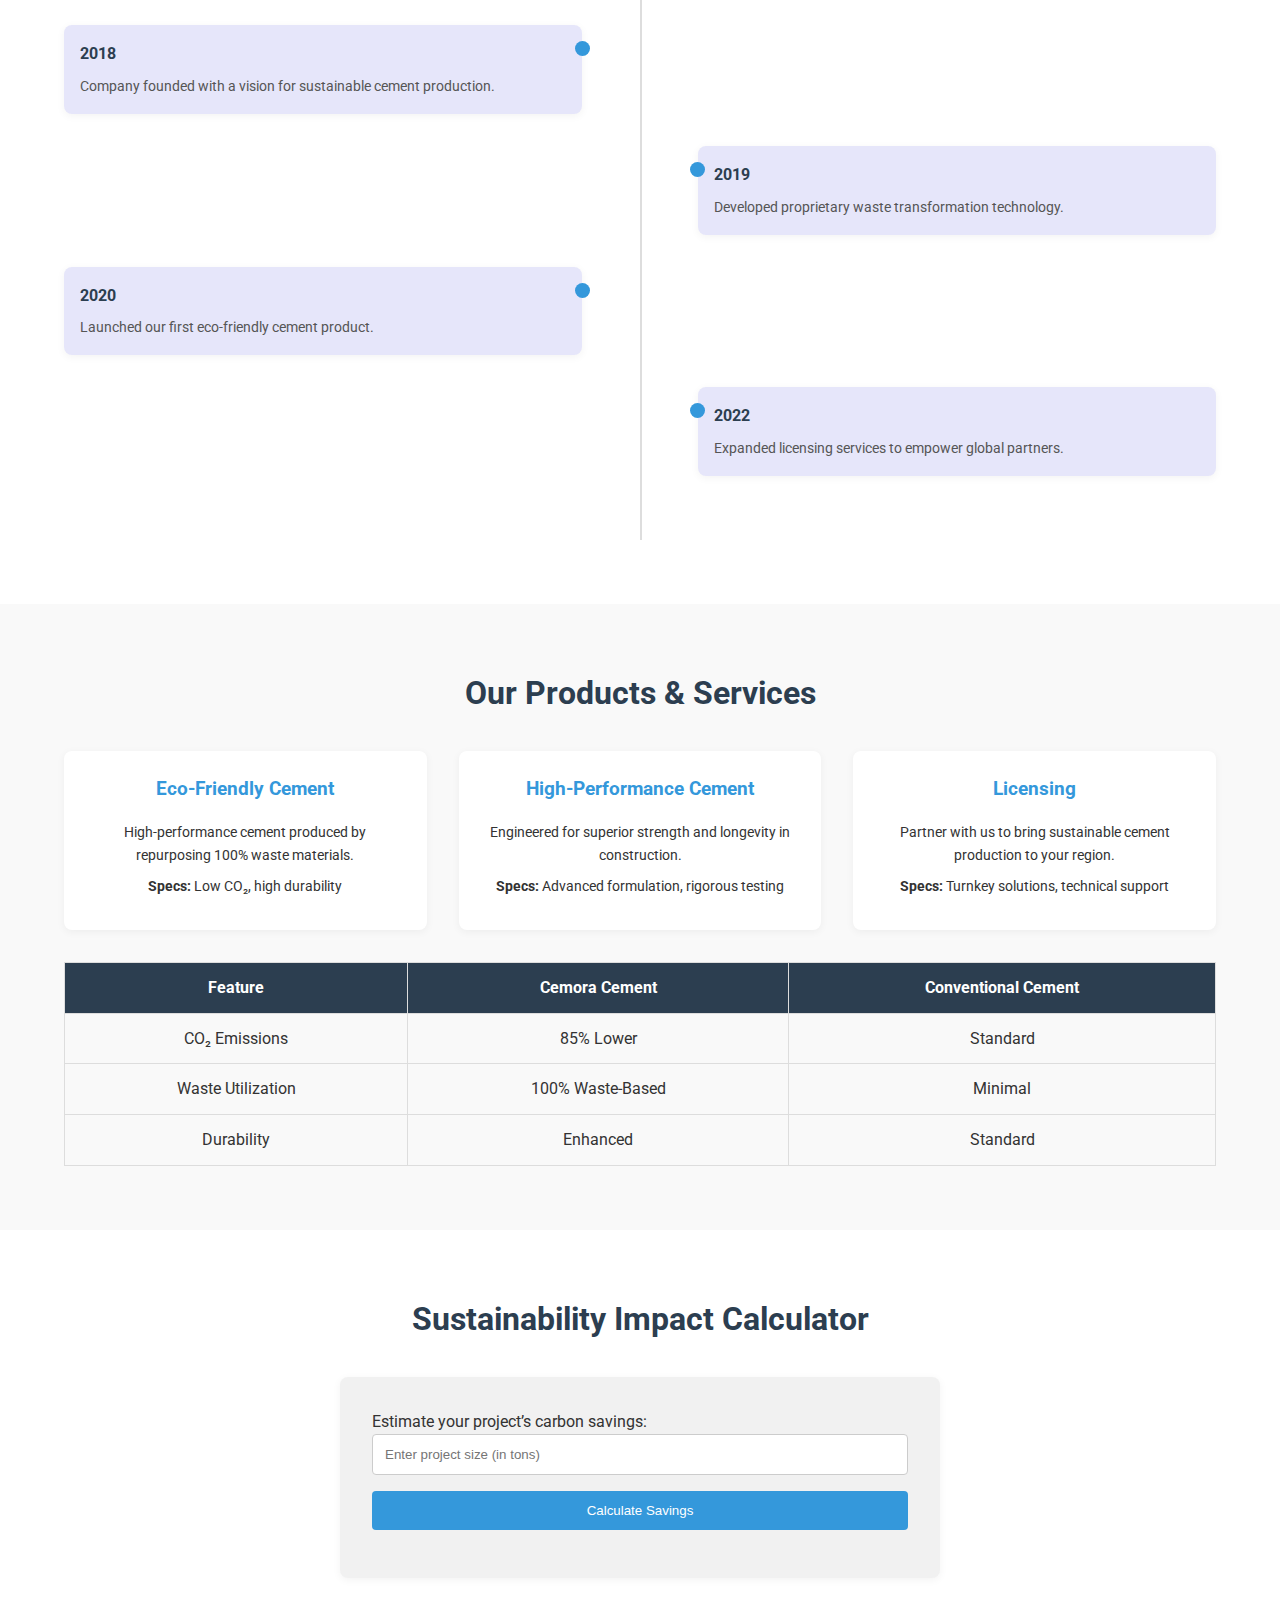
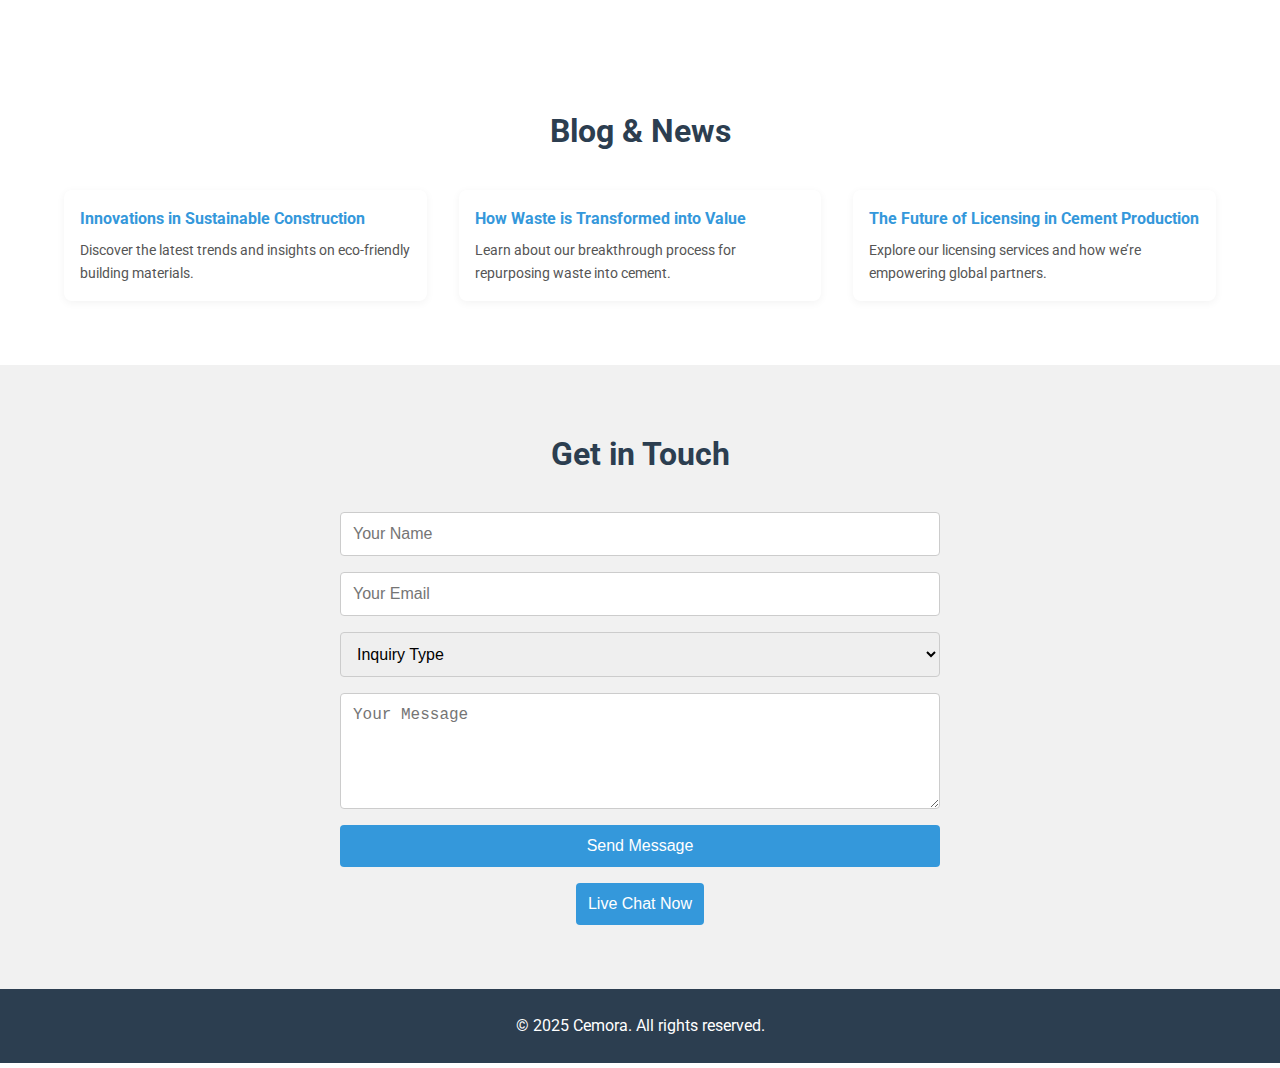
==== commit abf3a272: "outra v3" ====
--- a/index.html
+++ b/index.html
@@ -307,6 +307,7 @@
     });
 
     /* Initialize Swiper Carousel*/
+    document.addEventListener("DOMContentLoaded", function () {
     var swiper = new Swiper('.swiper-container', {
       loop: true,
       autoplay: {
@@ -322,6 +323,7 @@
         prevEl: '.swiper-button-prev',
       },
     });
+    });
 
     /*Sustainability Impact Calculator Function*/
     function calculateImpact() {
--- a/index.css
+++ b/index.css
@@ -60,12 +60,13 @@
       display: none;
       flex-direction: column;
       cursor: pointer;
+      padding: 0.5rem;
     }
     .menu-toggle span {
       height: 3px;
       width: 25px;
       background: #333;
-      margin-bottom: 4px;
+      margin: 4px 0;
       border-radius: 2px;
     }
     /* Hero Section with Carousel */
@@ -75,14 +76,16 @@
     }
     .swiper-container {
       width: 100%;
-      height: 80vh;
+      height: 400px;
       background: linear-gradient(to right, #6a11cb, #2575fc); /* Roxo azulado soft */
     }
+
     .swiper-slide {
       position: relative;
       background-position: center;
       background-size: cover;
     }
+
     .slide-overlay {
       position: absolute;
       top: 0;
@@ -436,17 +439,20 @@
     /* Responsive Styles */
     @media (max-width: 768px) {
       .nav-links {
-        position: absolute;
-        top: 70px;
-        right: 0;
-        background: #fff;
-        flex-direction: column;
-        width: 200px;
-        border: 1px solid #ddd;
-        display: none;
-      }
+          position: absolute;
+          top: 70px;
+          right: 0;
+          background: #fff;
+          flex-direction: column;
+          width: 100%;
+          border-top: 1px solid #ddd;
+          display: none;
+          visibility: visible;
+        }
       .nav-links li {
-        margin: 1rem;
+         margin: 1rem;
+         text-align: center;
+         border-bottom: 1px solid #eee;
       }
       .nav-links.active {
         display: flex;
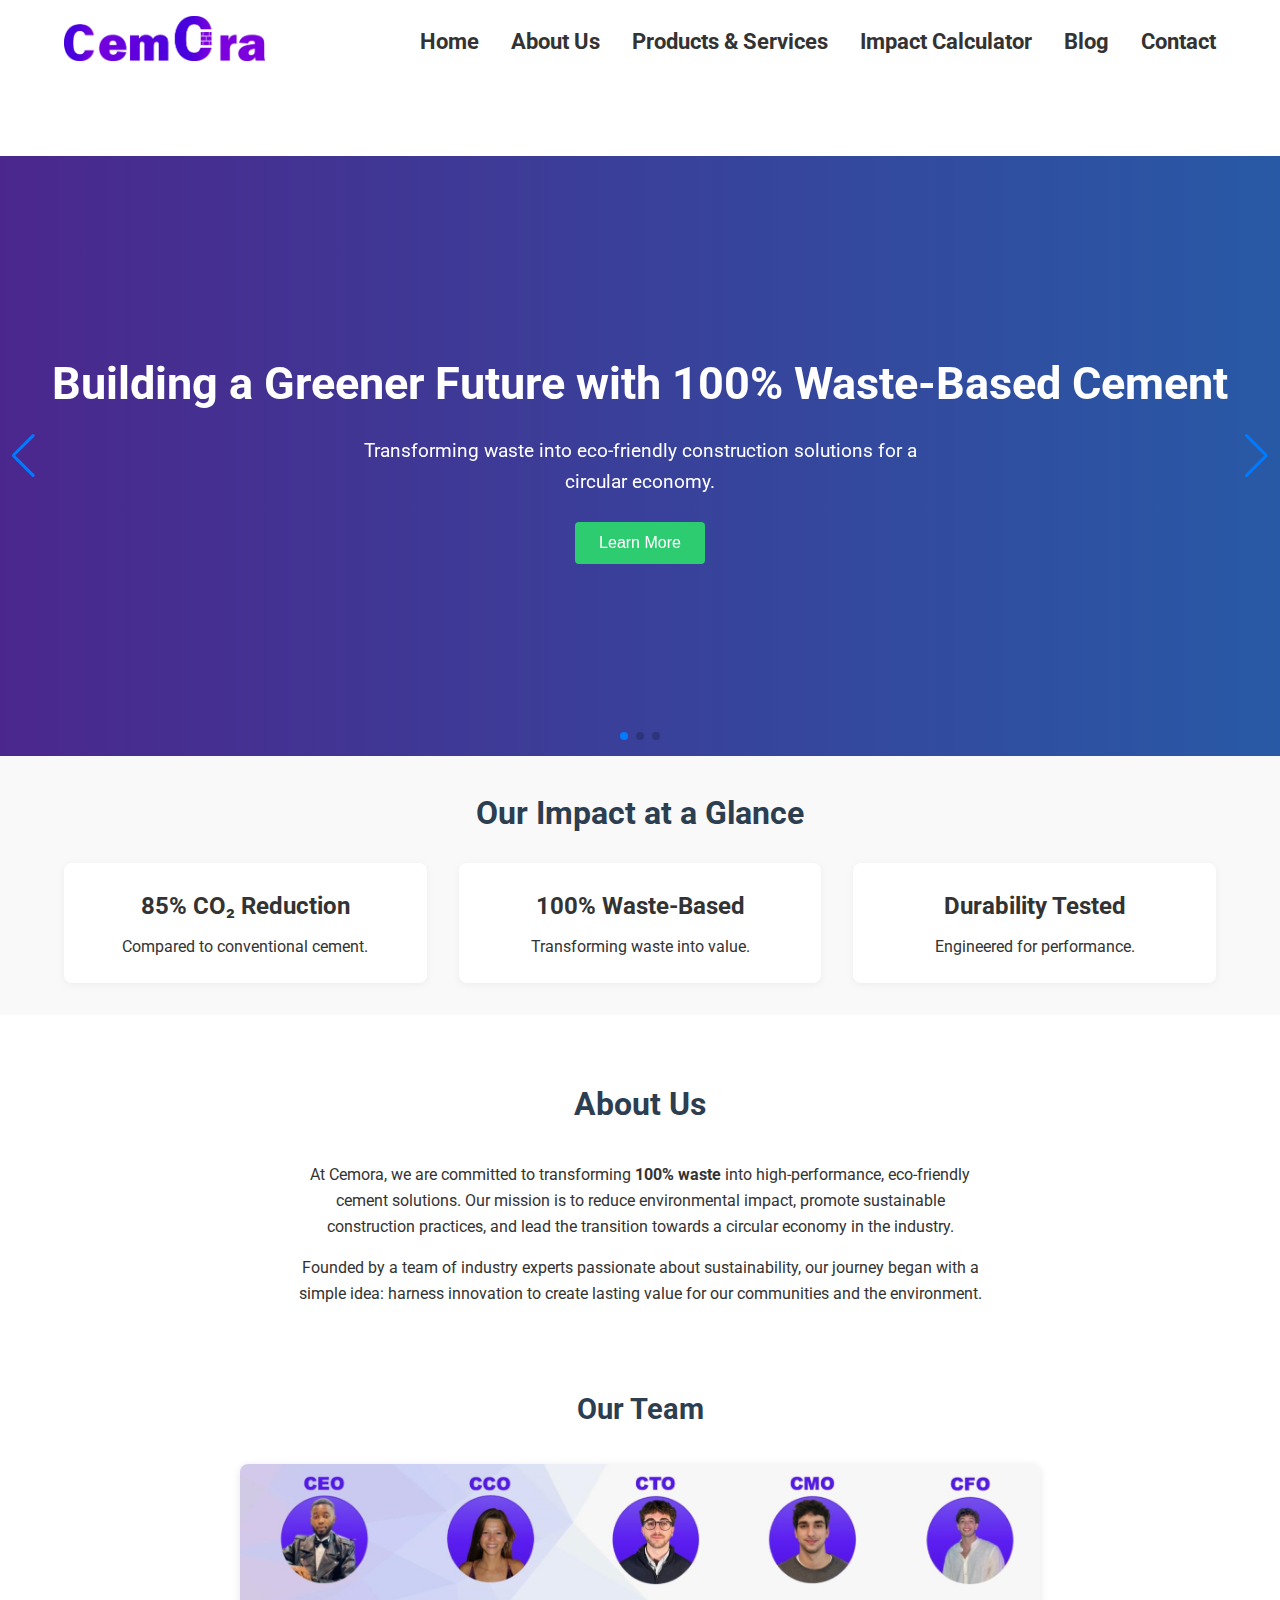
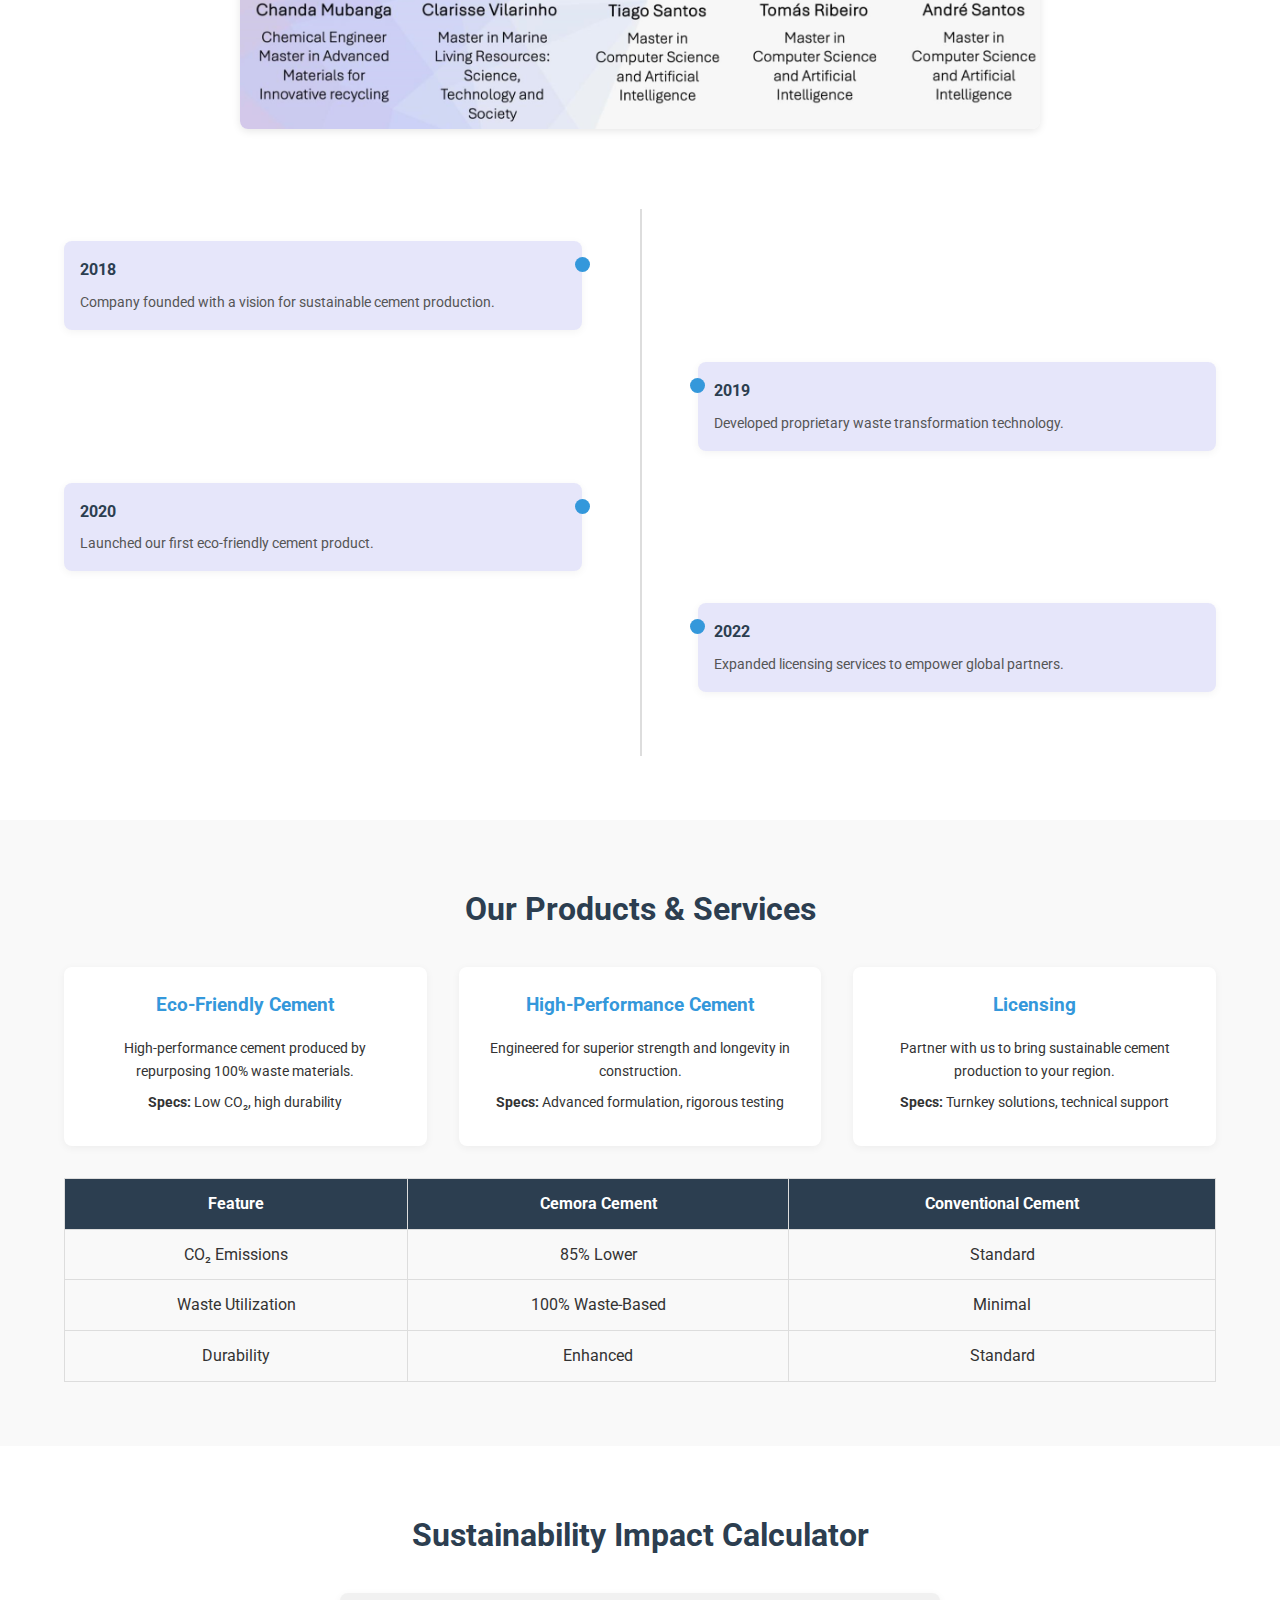
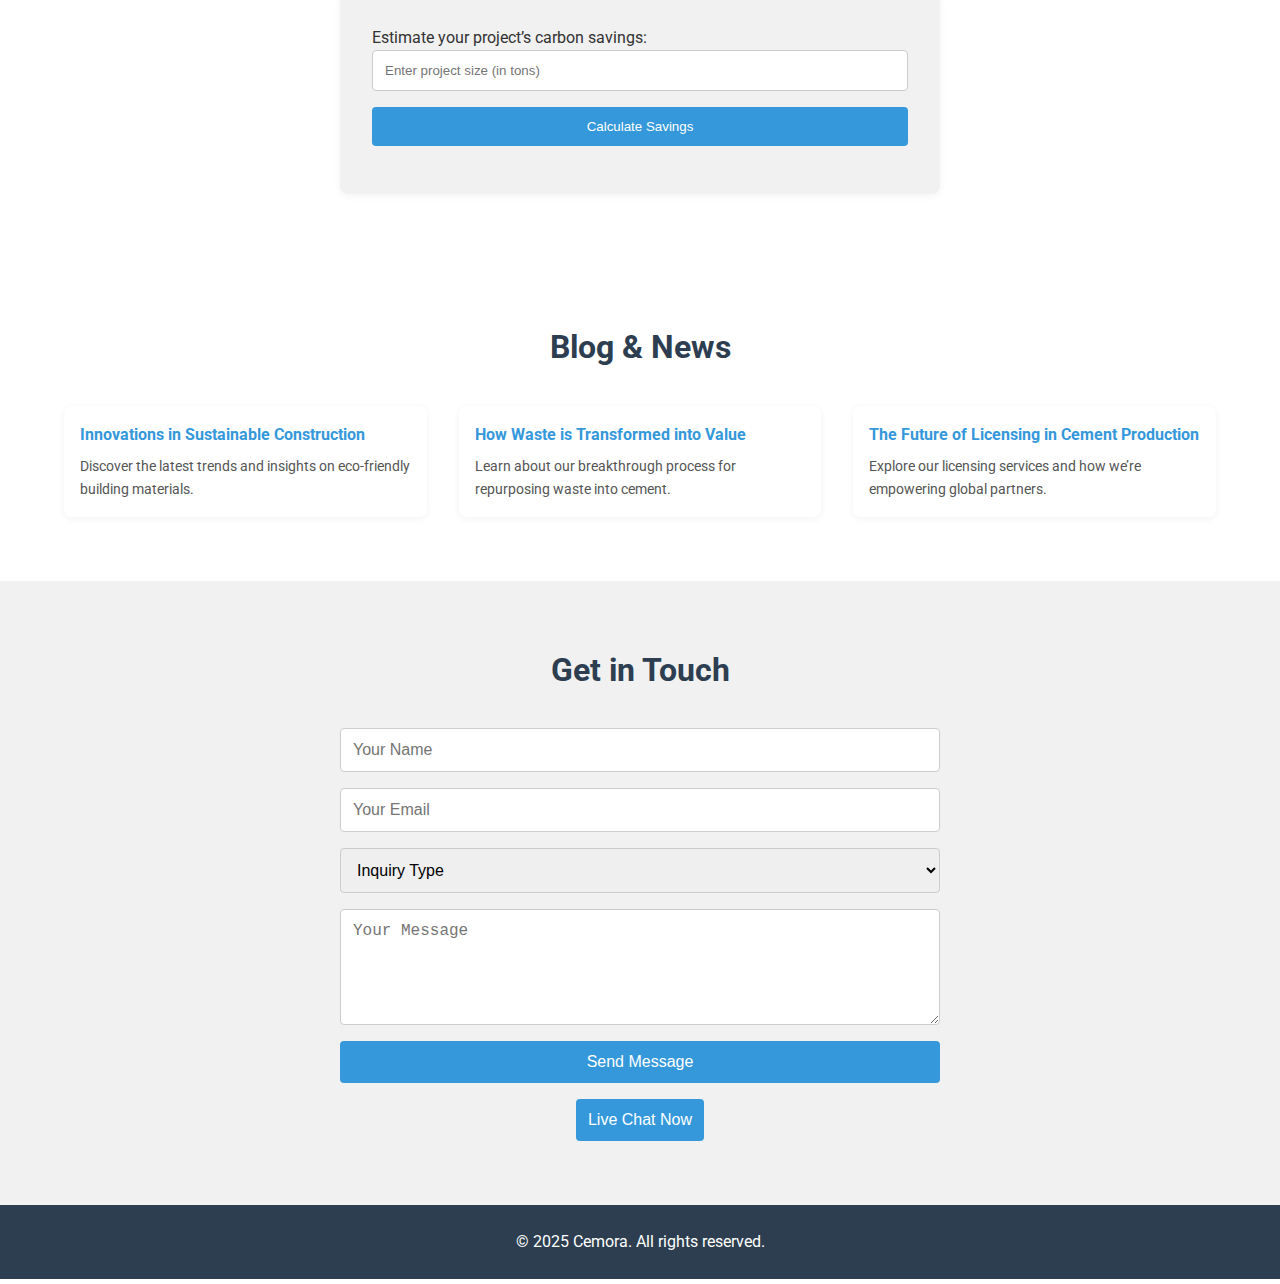
==== commit 19d3294b: "outra v4" ====
--- a/index.html
+++ b/index.html
@@ -307,22 +307,22 @@
     });
 
     /* Initialize Swiper Carousel*/
-    document.addEventListener("DOMContentLoaded", function () {
     var swiper = new Swiper('.swiper-container', {
       loop: true,
-      autoplay: {
-        delay: 5000,
-        disableOnInteraction: false,
-      },
-      pagination: {
+      slidesPerView: 1, // Garante que só um slide aparece de cada vez
+      spaceBetween: 10, // Espaço entre os slides
+    navigation: {
+        nextEl: '.swiper-button-next',
+        prevEl: '.swiper-button-prev',
+    },
+    pagination: {
         el: '.swiper-pagination',
         clickable: true,
-      },
-      navigation: {
-        nextEl: '.swiper-button-next',
-        prevEl: '.swiper-button-prev',
-      },
-    });
+    },
+    autoplay: {
+        delay: 5000, // Muda de slide automaticamente a cada 5 segundos
+        disableOnInteraction: false, // Continua mesmo após interação
+    },
     });
 
     /*Sustainability Impact Calculator Function*/
--- a/index.css
+++ b/index.css
@@ -8,7 +8,7 @@
         font-family: 'Roboto', sans-serif;
         line-height: 1.6;
         color: #333;
-        padding-top: 70px; /* Igual à altura do header */
+        padding-top: calc(70px + 1rem); /* Igual à altura do header */
     }
     a {
       text-decoration: none;
@@ -76,7 +76,7 @@
     }
     .swiper-container {
       width: 100%;
-      height: 400px;
+      height: 600px;
       background: linear-gradient(to right, #6a11cb, #2575fc); /* Roxo azulado soft */
     }
 
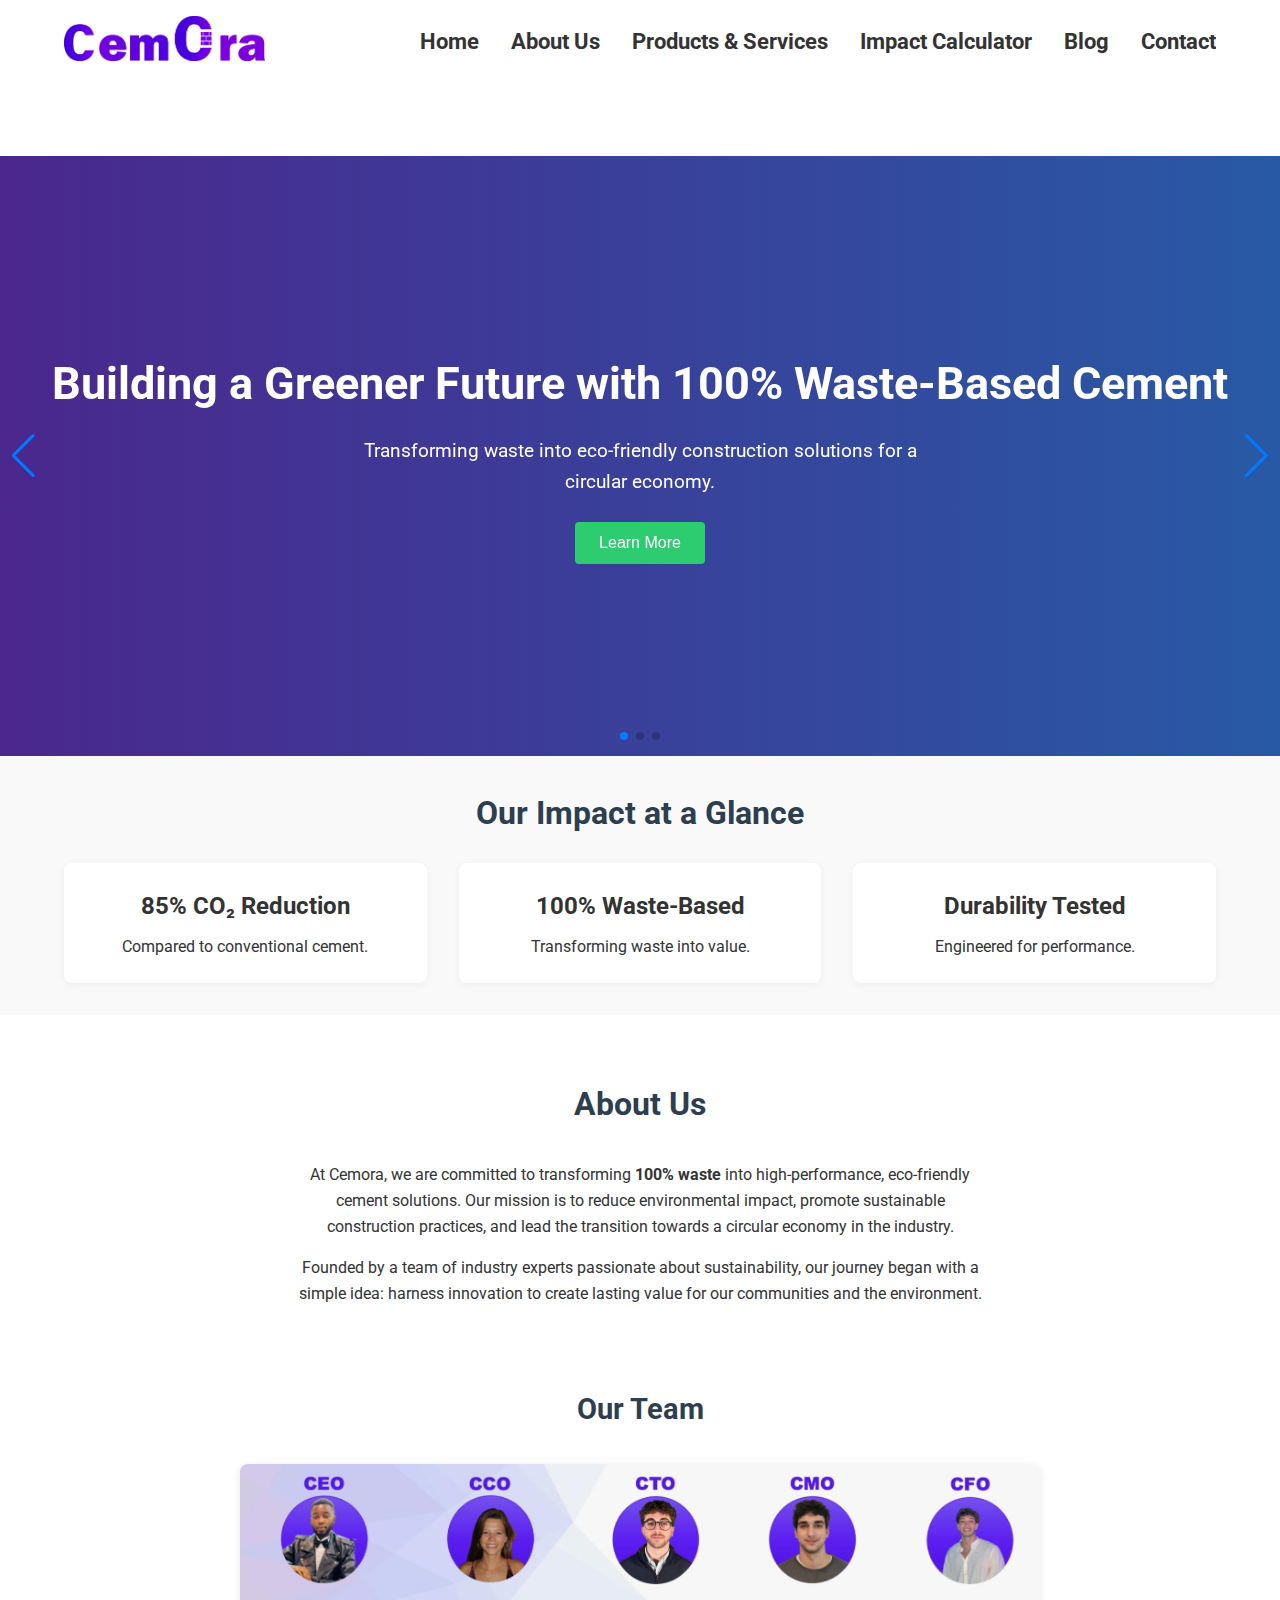
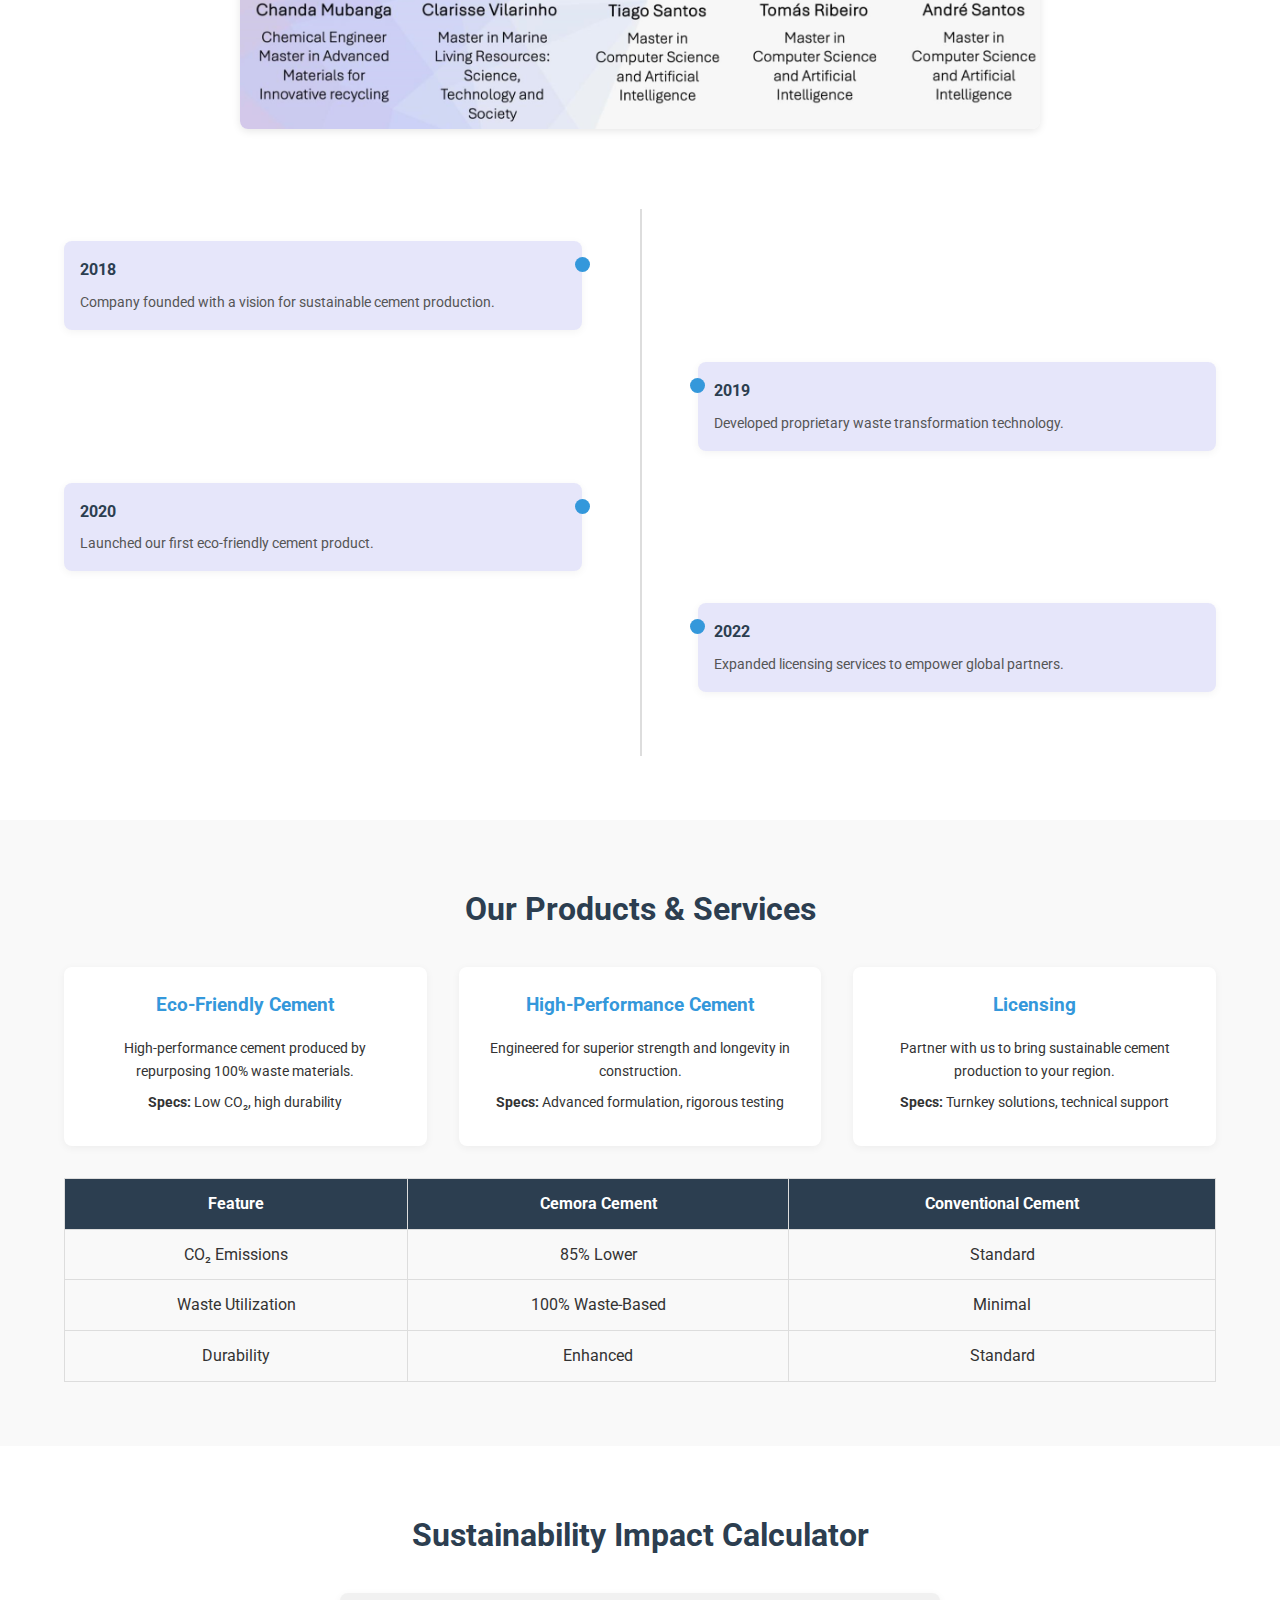
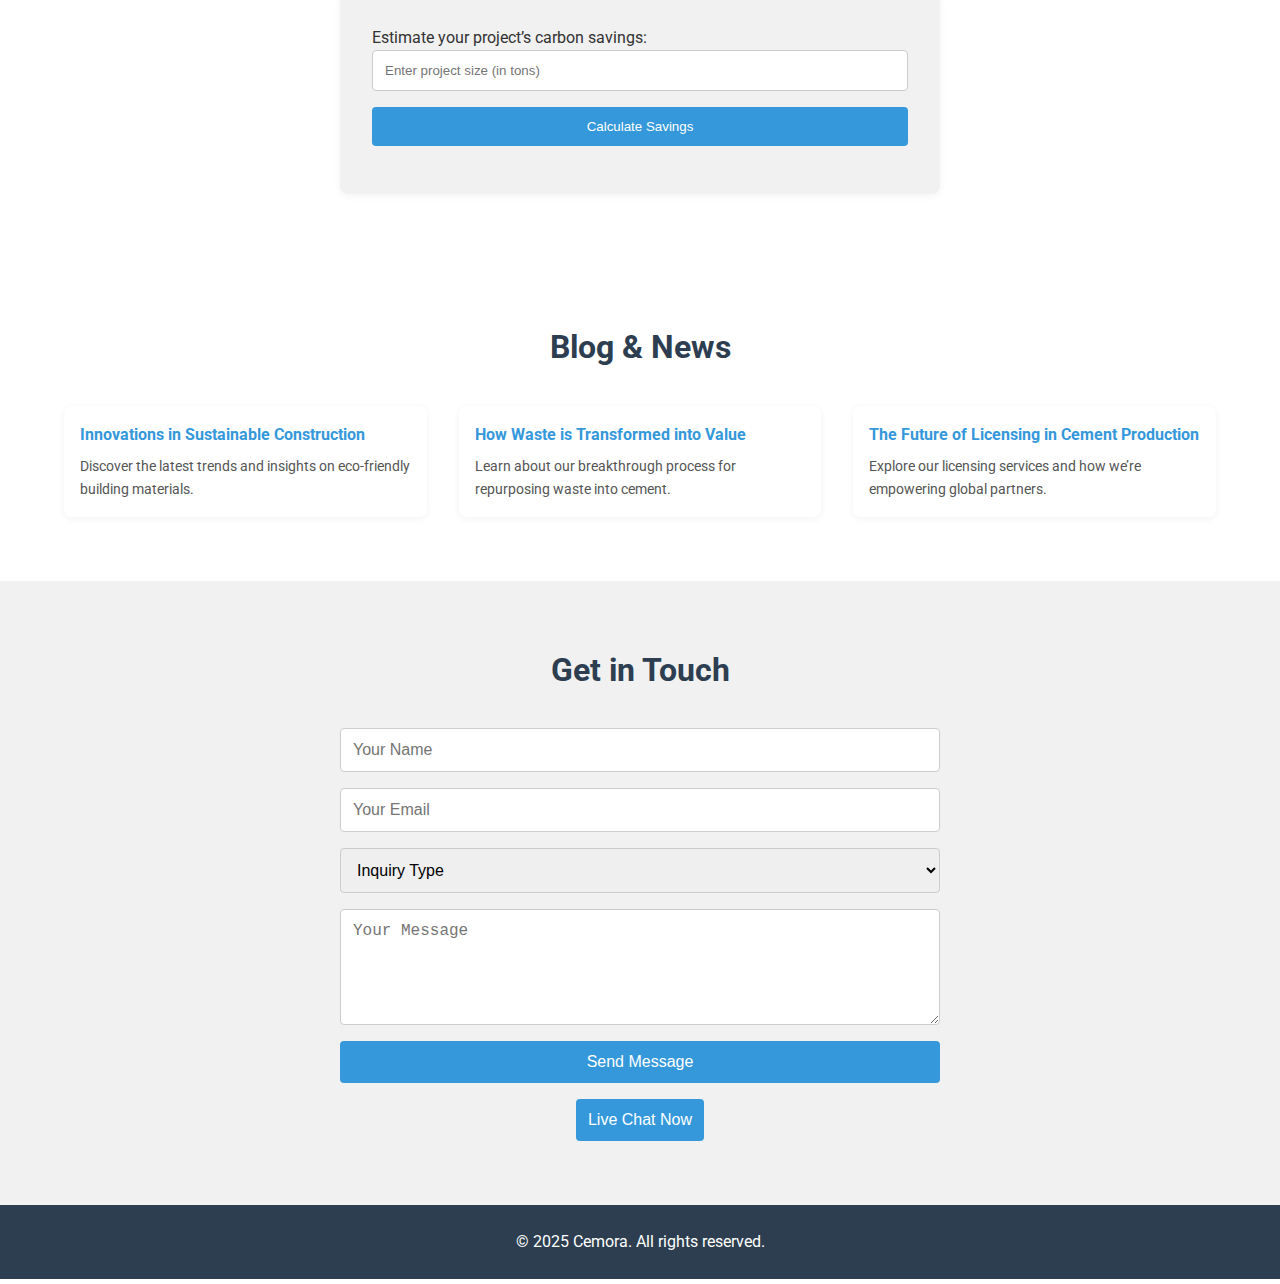
==== commit 5d12658a: "outra v5" ====
--- a/index.html
+++ b/index.html
@@ -2,7 +2,7 @@
 <html lang="en">
 <head>
     <meta charset="UTF-8" />
-    <meta name="viewport" content="width=device-width, initial-scale=1" />
+    <meta name="viewport" content="width=device-width, initial-scale=1">
     <title>Cemora - 100% Waste-Based Cement Solutions</title>
     <!-- FontAwesome for icons -->
     <link
--- a/index.css
+++ b/index.css
@@ -10,6 +10,19 @@
         color: #333;
         padding-top: calc(70px + 1rem); /* Igual à altura do header */
     }
+
+    html, body {
+         width: 100%;
+         overflow-x: hidden;
+     }
+     * {
+         max-width: 100%;
+     }
+
+    body {
+        min-width: 100vw;
+    }
+
     a {
       text-decoration: none;
       color: inherit;
@@ -44,6 +57,7 @@
     .nav-links {
       display: flex;
       align-items: center;
+      overflow-x: hidden;
     }
     .nav-links li {
       margin-left: 2rem;
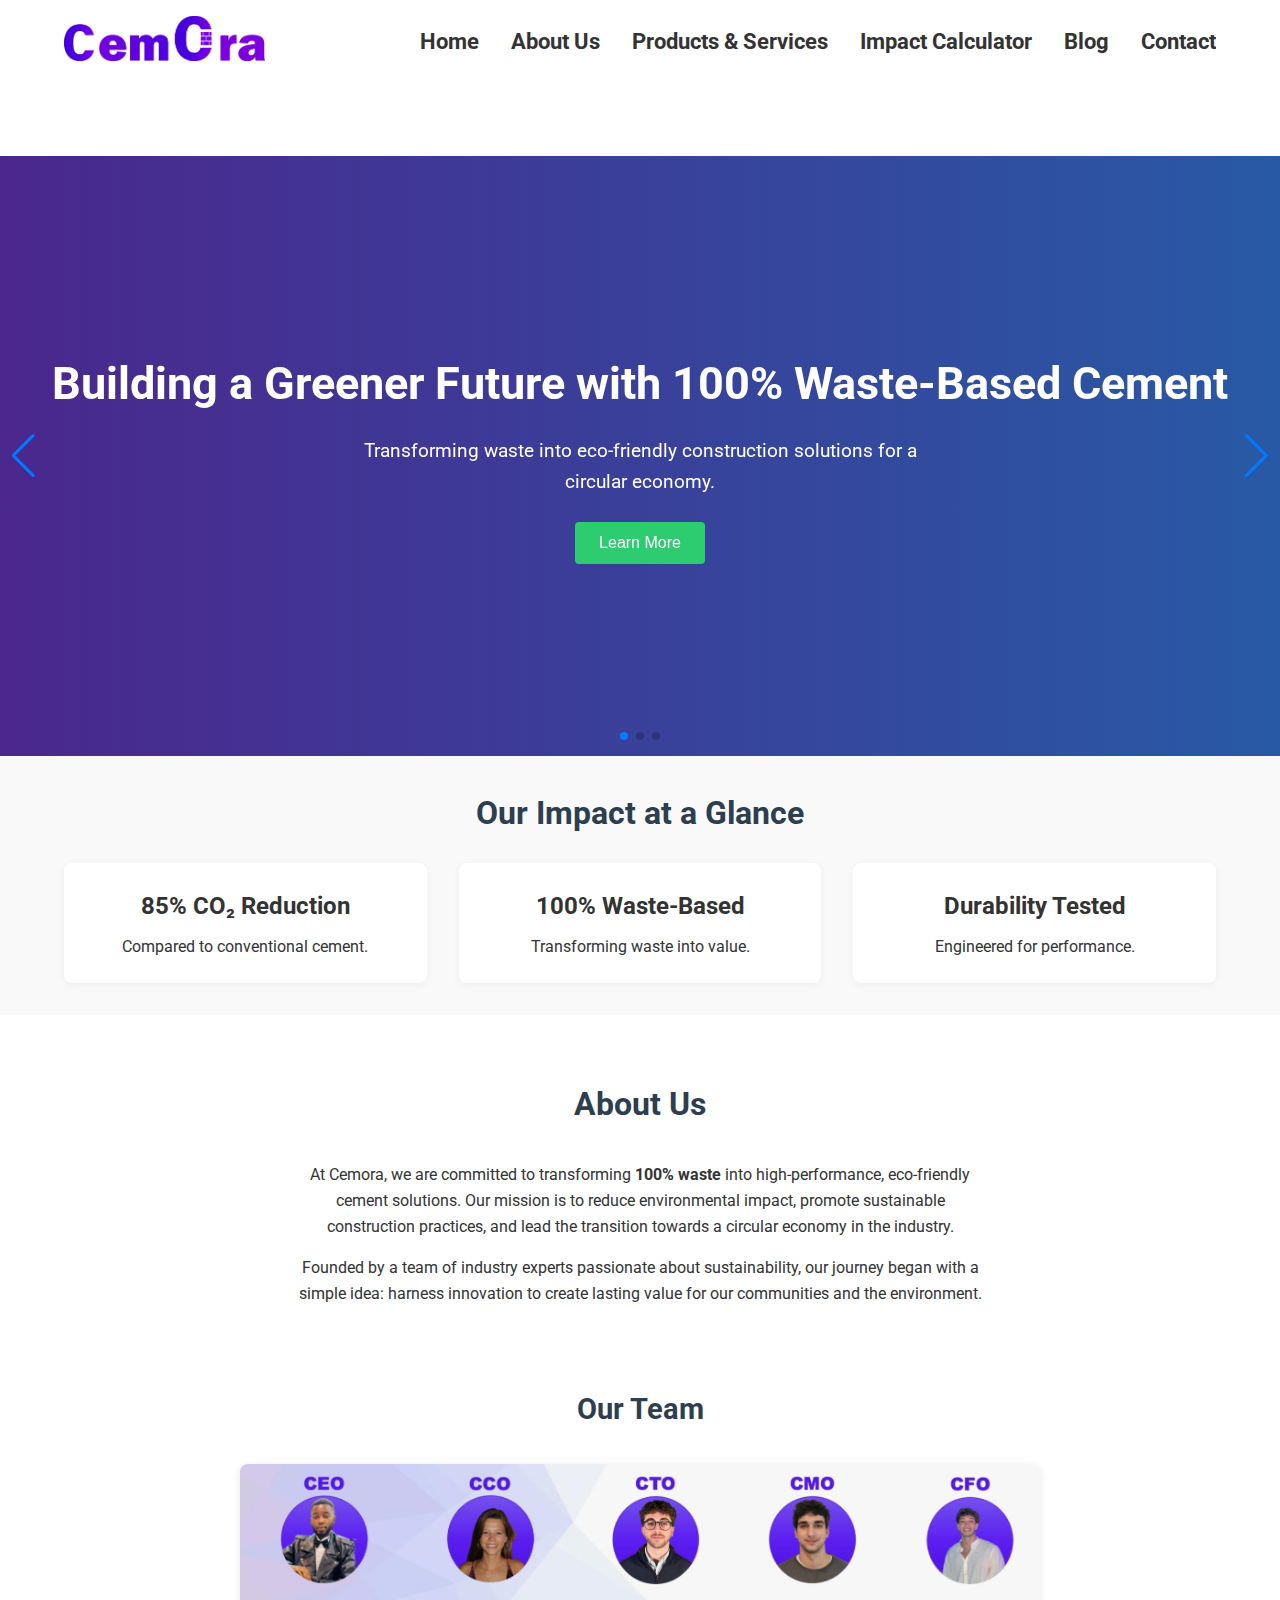
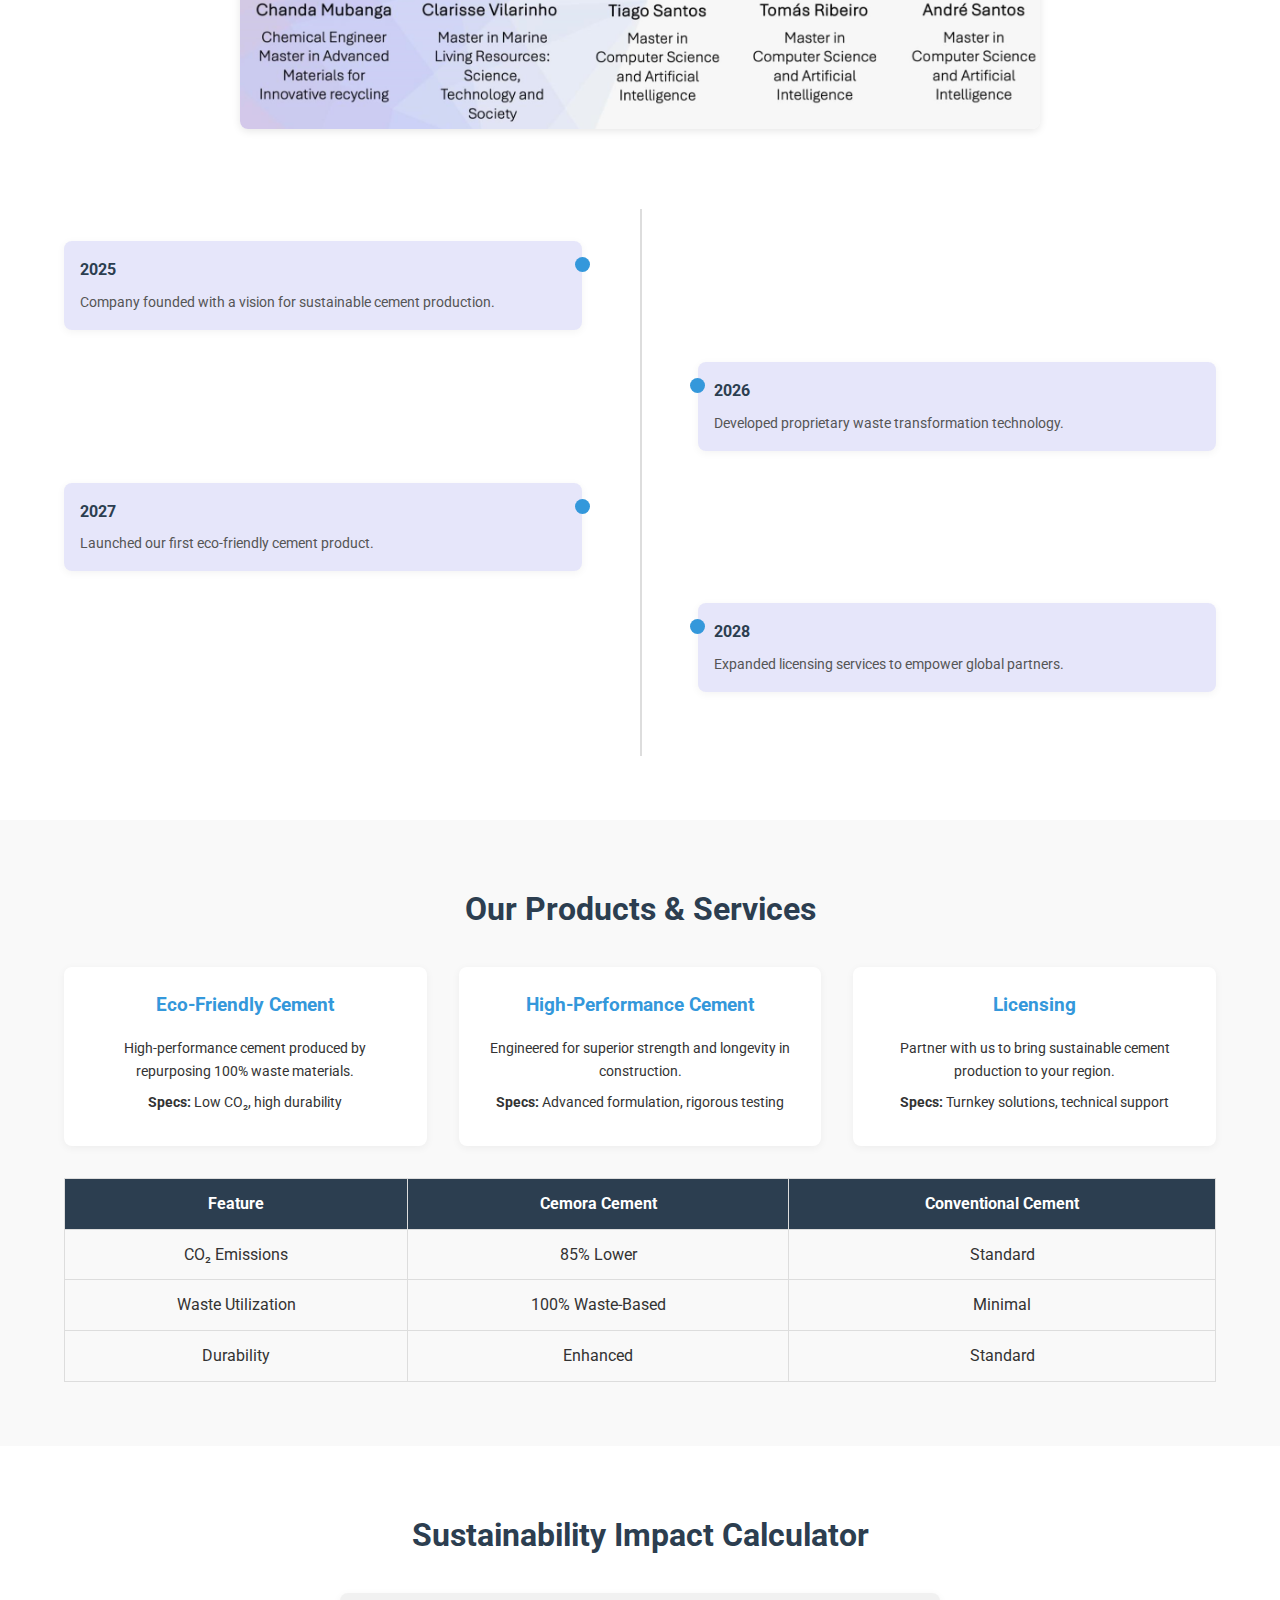
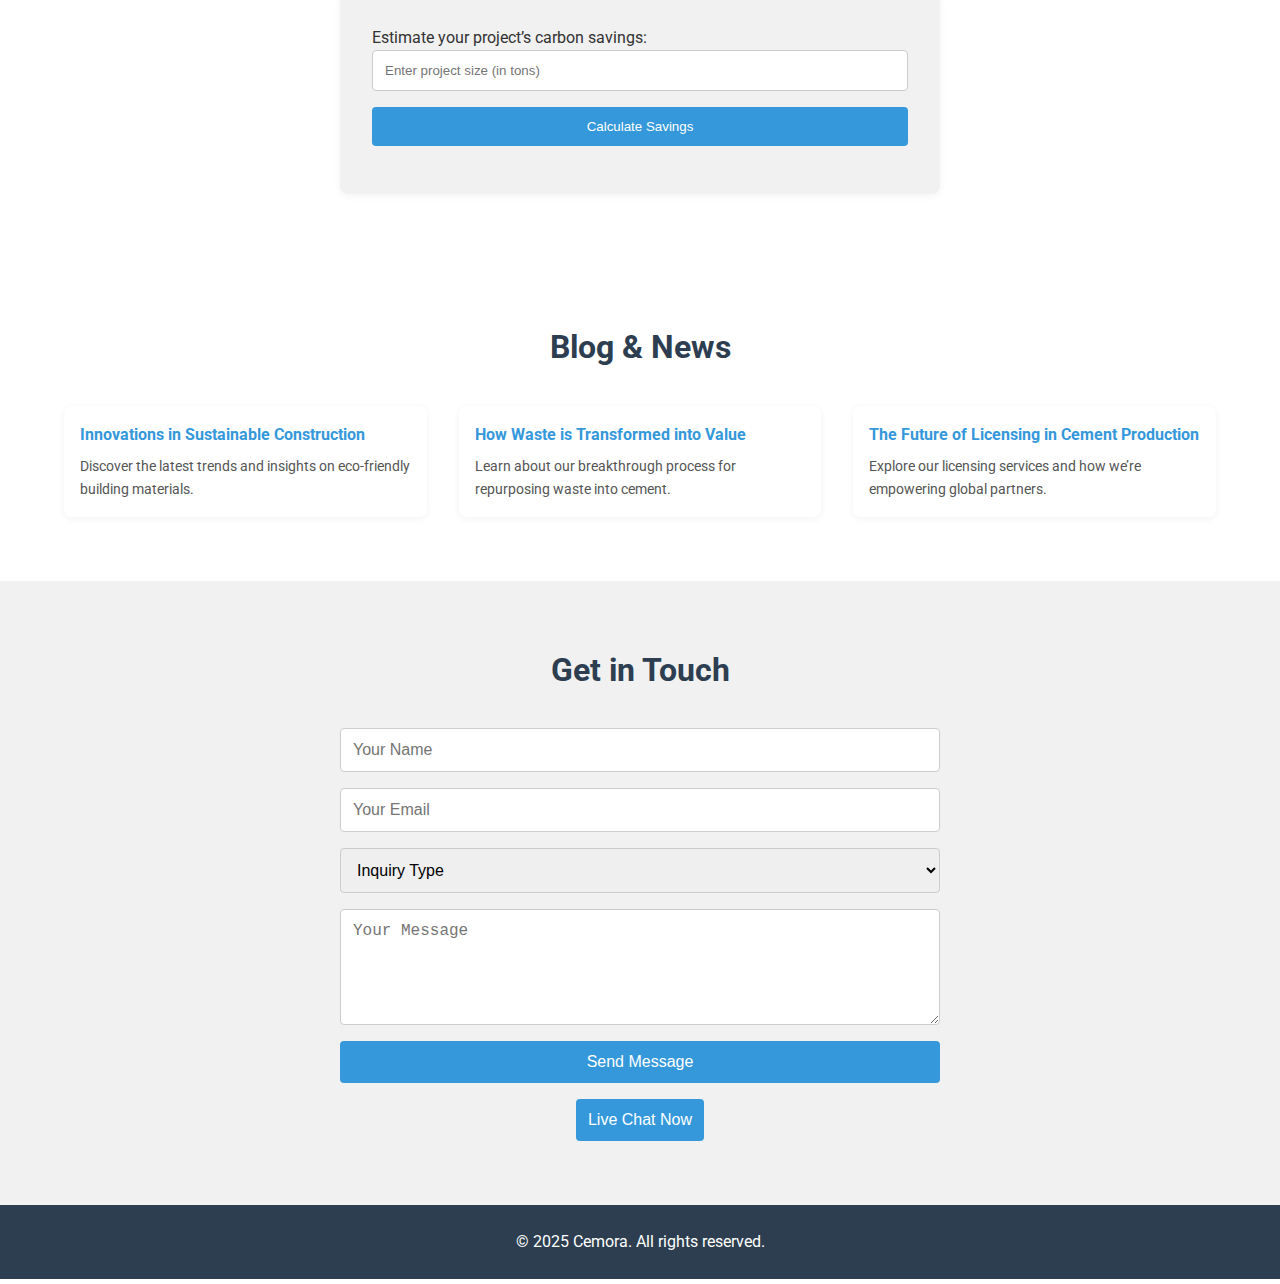
==== commit a42cf0ab: "changed years" ====
--- a/index.html
+++ b/index.html
@@ -151,19 +151,19 @@
         <!-- Sustainability Timeline -->
         <div class="timeline">
             <div class="timeline-item">
-                <h4>2018</h4>
+                <h4>2025</h4>
                 <p>Company founded with a vision for sustainable cement production.</p>
             </div>
             <div class="timeline-item">
-                <h4>2019</h4>
+                <h4>2026</h4>
                 <p>Developed proprietary waste transformation technology.</p>
             </div>
             <div class="timeline-item">
-                <h4>2020</h4>
+                <h4>2027</h4>
                 <p>Launched our first eco‑friendly cement product.</p>
             </div>
             <div class="timeline-item">
-                <h4>2022</h4>
+                <h4>2028</h4>
                 <p>Expanded licensing services to empower global partners.</p>
             </div>
         </div>
